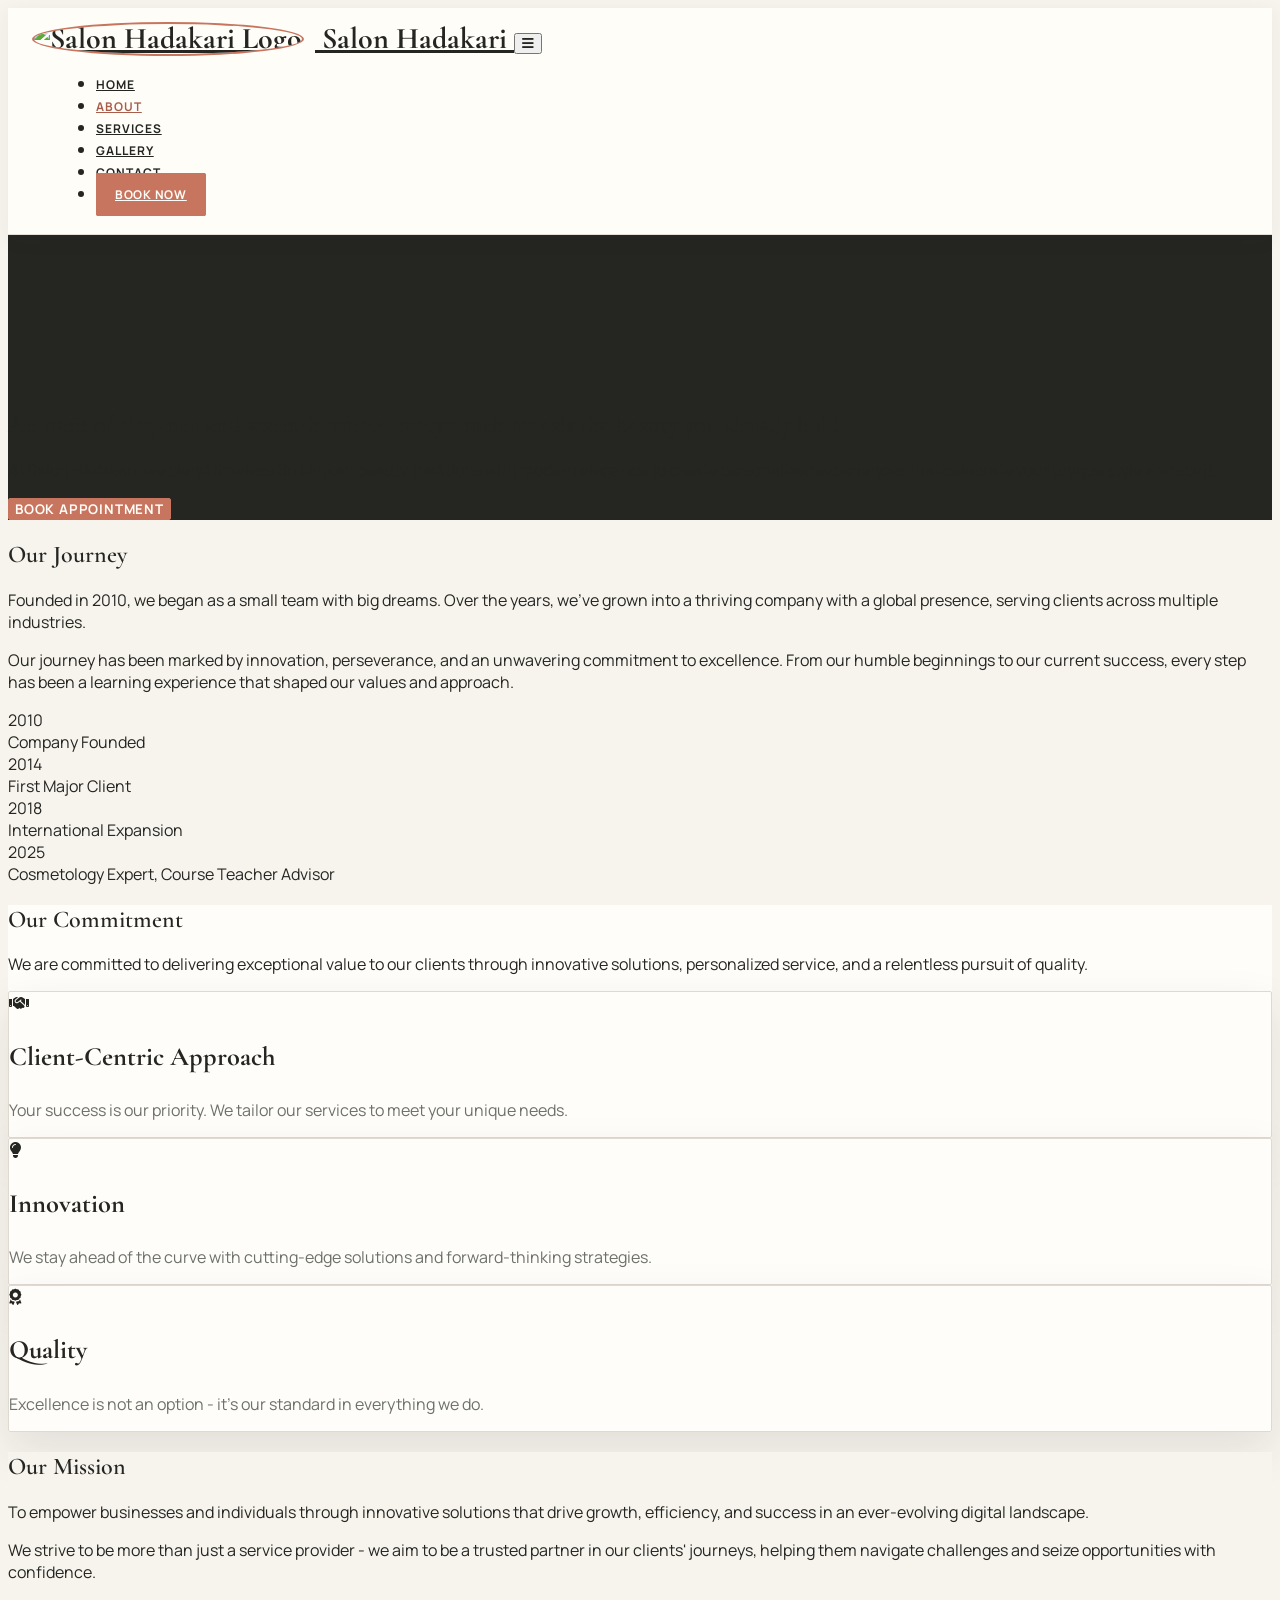
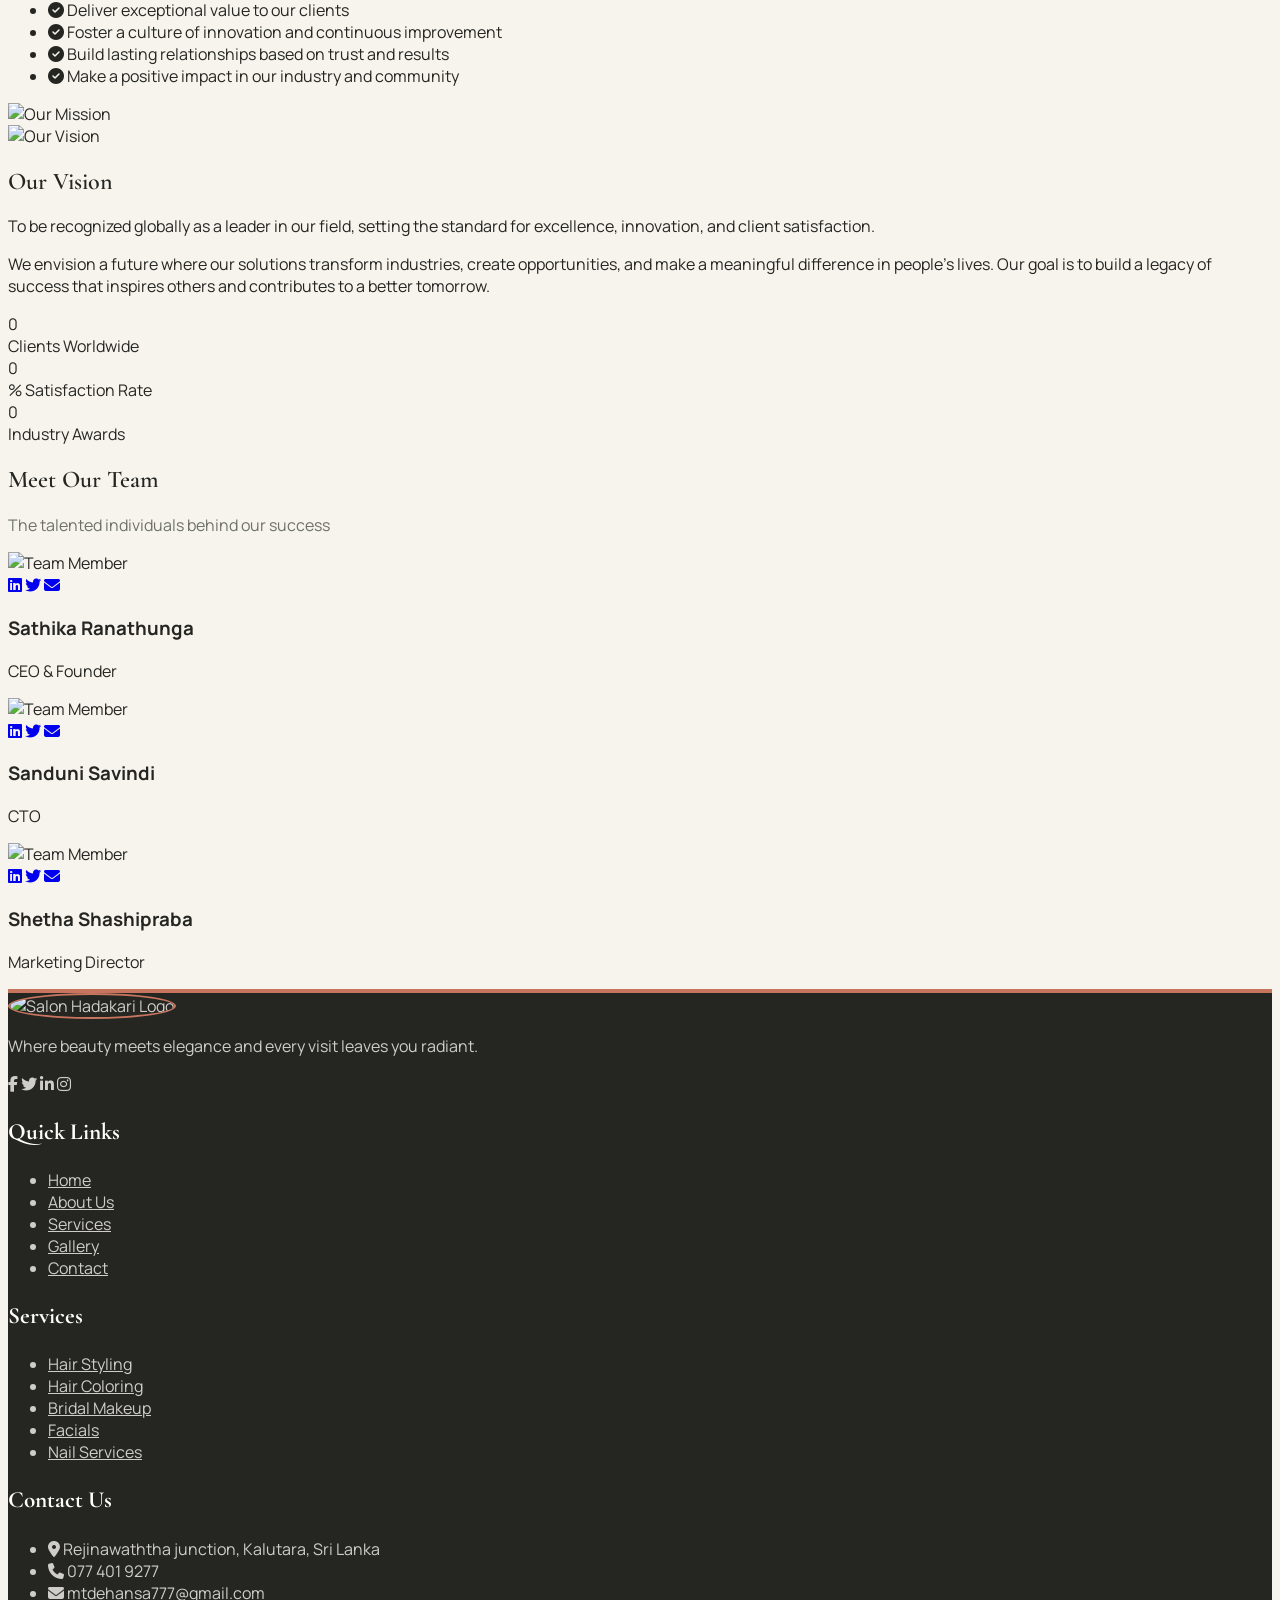
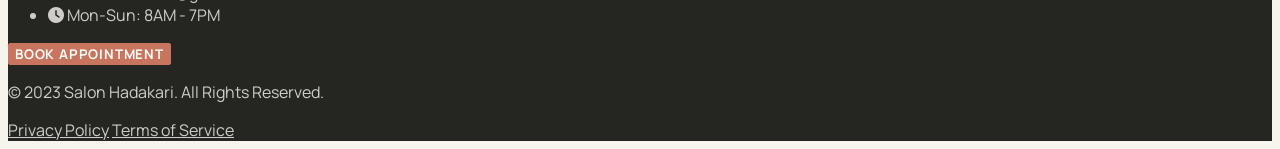
==== About.html @ 7633717a "comit chagen" ====
<!DOCTYPE html>
<html lang="en">

<head>
    <meta charset="UTF-8">
    <meta name="viewport" content="width=device-width, initial-scale=1.0">
    <title>About Us - Salon Hadakari</title>
    <link rel="stylesheet" href="https://cdnjs.cloudflare.com/ajax/libs/font-awesome/6.4.0/css/all.min.css">
    <link rel="preconnect" href="https://fonts.googleapis.com">
    <link rel="preconnect" href="https://fonts.gstatic.com" crossorigin>
    <link href="https://fonts.googleapis.com/css2?family=Poppins:wght@300;400;500;600;700&display=swap" rel="stylesheet">
    <link rel="stylesheet" href="CSS File/About.css">
    <link rel="stylesheet" href="CSS File/site-refresh.css">
</head>

<body>
    <!-- Header with Navigation -->
    <header id="header">
        <div class="container header-container">
            <a href="index.html" class="logo">
                <img src="PNG File/logo1.jpg" alt="Salon Hadakari Logo">
                <span>Salon Hadakari</span>
            </a>
            <button class="mobile-menu-btn" id="mobileMenuBtn" aria-label="Toggle menu">
                <i class="fas fa-bars"></i>
            </button>
            <nav id="mainNav">
                <ul>
                    <li><a href="index.html">Home</a></li>
                    <li><a href="About.html" class="active">About</a></li>
                    <li><a href="services.html">Services</a></li>
                    <li><a href="gallery.html">Gallery</a></li>
                    <li><a href="contact.html">Contact</a></li>
                    <li><a href="booking.html" class="nav-cta">Book Now</a></li>
                </ul>
            </nav>
        </div>
    </header>

    <!-- Rest of your About page content remains the same -->
    <!-- Video Hero Section -->
    <section class="video-hero">
        <video autoplay muted loop id="heroVideo">
            <source src="videos/salon-hero.mp4" type="video/mp4">
            <source src="PNG File/ab.video.mp4" type="video/webm">
            Your browser does not support HTML5 video.
        </video>

        <div class="video-hero-content">
            <div class="container">
                <h1 class="hero-title">An oasis of elegance and warmth, where every touch reveals the beauty you already hold.</h1>
                <p class="hero-subtitle">At Salon Hadakari, we blend timeless Sri Lankan beauty traditions with modern elegance to create personalized experiences that celebrate your unique style and spirit.</p>
                <a href="booking.html"><button class="appointment-btn">Book Appointment</button></a>
            </div>
        </div>
    </section>

    <!-- Our Journey Section -->
    <section class="section journey">
        <div class="container">
            <div class="section-header">
                <h2 class="section-title">Our Journey</h2>
                <div class="underline"></div>
            </div>
            <div class="content">
                <p>Founded in 2010, we began as a small team with big dreams. Over the years, we've grown into a thriving company with a global presence, serving clients across multiple industries.</p>
                <p>Our journey has been marked by innovation, perseverance, and an unwavering commitment to excellence. From our humble beginnings to our current success, every step has been a learning experience that shaped our values and approach.</p>
                <div class="timeline">
                    <div class="timeline-item">
                        <div class="timeline-year">2010</div>
                        <div class="timeline-content">Company Founded</div>
                    </div>
                    <div class="timeline-item">
                        <div class="timeline-year">2014</div>
                        <div class="timeline-content">First Major Client</div>
                    </div>
                    <div class="timeline-item">
                        <div class="timeline-year">2018</div>
                        <div class="timeline-content">International Expansion</div>
                    </div>
                    <div class="timeline-item">
                        <div class="timeline-year">2025</div>
                        <div class="timeline-content">Cosmetology Expert, Course Teacher Advisor</div>
                    </div>
                </div>
            </div>
        </div>
    </section>

    <!-- Our Commitment Section -->
    <section class="section commitment">
        <div class="container">
            <div class="section-header">
                <h2 class="section-title">Our Commitment</h2>
                <div class="underline"></div>
            </div>
            <div class="content">
                <p>We are committed to delivering exceptional value to our clients through innovative solutions, personalized service, and a relentless pursuit of quality.</p>
                <div class="commitment-cards">
                    <div class="card">
                        <div class="card-icon">
                            <i class="fas fa-handshake"></i>
                        </div>
                        <h3>Client-Centric Approach</h3>
                        <p>Your success is our priority. We tailor our services to meet your unique needs.</p>
                    </div>
                    <div class="card">
                        <div class="card-icon">
                            <i class="fas fa-lightbulb"></i>
                        </div>
                        <h3>Innovation</h3>
                        <p>We stay ahead of the curve with cutting-edge solutions and forward-thinking strategies.</p>
                    </div>
                    <div class="card">
                        <div class="card-icon">
                            <i class="fas fa-award"></i>
                        </div>
                        <h3>Quality</h3>
                        <p>Excellence is not an option - it's our standard in everything we do.</p>
                    </div>
                </div>
            </div>
        </div>
    </section>

    <!-- Our Mission Section -->
    <section class="section mission">
        <div class="container">
            <div class="content-wrapper">
                <div class="content">
                    <div class="section-header">
                        <h2 class="section-title">Our Mission</h2>
                        <div class="underline"></div>
                    </div>
                    <p>To empower businesses and individuals through innovative solutions that drive growth, efficiency, and success in an ever-evolving digital landscape.</p>
                    <p>We strive to be more than just a service provider - we aim to be a trusted partner in our clients' journeys, helping them navigate challenges and seize opportunities with confidence.</p>
                    <ul class="mission-list">
                        <li><i class="fas fa-check-circle"></i> Deliver exceptional value to our clients</li>
                        <li><i class="fas fa-check-circle"></i> Foster a culture of innovation and continuous improvement</li>
                        <li><i class="fas fa-check-circle"></i> Build lasting relationships based on trust and results</li>
                        <li><i class="fas fa-check-circle"></i> Make a positive impact in our industry and community</li>
                    </ul>
                </div>
                <div class="image-wrapper">
                    <img src="PNG File/about. missionn.jpg" alt="Our Mission" class="mission-image">
                </div>
            </div>
        </div>
    </section>

    <!-- Our Vision Section -->
    <section class="section vision">
        <div class="container">
            <div class="content-wrapper">
                <div class="image-wrapper">
                    <img src="PNG File/about.vision.png" alt="Our Vision" class="vision-image">
                </div>
                <div class="content">
                    <div class="section-header">
                        <h2 class="section-title">Our Vision</h2>
                        <div class="underline"></div>
                    </div>
                    <p>To be recognized globally as a leader in our field, setting the standard for excellence, innovation, and client satisfaction.</p>
                    <p>We envision a future where our solutions transform industries, create opportunities, and make a meaningful difference in people's lives. Our goal is to build a legacy of success that inspires others and contributes to a better tomorrow.</p>
                    <div class="vision-stats">
                        <div class="stat-item">
                            <div class="stat-number" data-count="150">0</div>
                            <div class="stat-label">Clients Worldwide</div>
                        </div>
                        <div class="stat-item">
                            <div class="stat-number" data-count="95">0</div>
                            <div class="stat-label">% Satisfaction Rate</div>
                        </div>
                        <div class="stat-item">
                            <div class="stat-number" data-count="40">0</div>
                            <div class="stat-label">Industry Awards</div>
                        </div>
                    </div>
                </div>
            </div>
        </div>
    </section>

    <!-- Our Team Section -->
    <section class="section team">
        <div class="container">
            <div class="section-header">
                <h2 class="section-title">Meet Our Team</h2>
                <div class="underline"></div>
                <p class="section-subtitle">The talented individuals behind our success</p>
            </div>
            <div class="team-members">
                <div class="member">
                    <div class="member-image">
                        <img src="PNG File/Sathika.jpg" alt="Team Member">
                        <div class="social-links">
                            <a href="#"><i class="fab fa-linkedin"></i></a>
                            <a href="#"><i class="fab fa-twitter"></i></a>
                            <a href="#"><i class="fas fa-envelope"></i></a>
                        </div>
                    </div>
                    <h3>Sathika Ranathunga</h3>
                    <p>CEO & Founder</p>
                </div>
                <div class="member">
                    <div class="member-image">
                        <img src="PNG File/sanduni.jpg" alt="Team Member">
                        <div class="social-links">
                            <a href="#"><i class="fab fa-linkedin"></i></a>
                            <a href="#"><i class="fab fa-twitter"></i></a>
                            <a href="#"><i class="fas fa-envelope"></i></a>
                        </div>
                    </div>
                    <h3>Sanduni Savindi</h3>
                    <p>CTO</p>
                </div>
                <div class="member">
                    <div class="member-image">
                        <img src="https://images.pexels.com/photos/3972220/pexels-photo-3972220.jpeg?_gl=1*1adlk5c*_ga*MzcxNjAxNDYyLjE3MzI5ODYyNTg.*_ga_8JE65Q40S6*czE3NTMxNjg3NzIkbzY4JGcxJHQxNzUzMTY5MTk3JGo2MCRsMCRoMA.." alt="Team Member">
                        <div class="social-links">
                            <a href="#"><i class="fab fa-linkedin"></i></a>
                            <a href="#"><i class="fab fa-twitter"></i></a>
                            <a href="#"><i class="fas fa-envelope"></i></a>
                        </div>
                    </div>
                    <h3>Shetha Shashipraba</h3>
                    <p>Marketing Director</p>
                </div>
            </div>
        </div>
    </section>

    <!-- Footer Section -->
    <footer class="footer">
        <div class="container">
            <div class="footer-content">
                <div class="footer-column">
                    <img src="PNG File/logo1.jpg" alt="Salon Hadakari Logo" class="footer-logo">
                    <p>Where beauty meets elegance and every visit leaves you radiant.</p>
                    <div class="social-icons">
                        <a href="https://web.facebook.com/profile.php?id=100072260167722"><i class="fab fa-facebook-f"></i></a>
                        <a href="#"><i class="fab fa-twitter"></i></a>
                        <a href="#"><i class="fab fa-linkedin-in"></i></a>
                        <a href="#"><i class="fab fa-instagram"></i></a>
                    </div>
                </div>
                <div class="footer-column">
                    <h3>Quick Links</h3>
                    <ul>
                        <li><a href="index.html">Home</a></li>
                        <li><a href="About.html" class="active">About Us</a></li>
                        <li><a href="services.html">Services</a></li>
                        <li><a href="gallery.html">Gallery</a></li>
                        <li><a href="contact.html">Contact</a></li>
                    </ul>
                </div>
                <div class="footer-column">
                    <h3>Services</h3>
                    <ul>
                        <li><a href="services.html#hair">Hair Styling</a></li>
                        <li><a href="services.html#color">Hair Coloring</a></li>
                        <li><a href="services.html#bridal">Bridal Makeup</a></li>
                        <li><a href="services.html#facials">Facials</a></li>
                        <li><a href="services.html#nails">Nail Services</a></li>
                    </ul>
                </div>
                <div class="footer-column">
                    <h3>Contact Us</h3>
                    <ul class="contact-info">
                        <li><i class="fas fa-map-marker-alt"></i> Rejinawaththa junction, Kalutara, Sri Lanka</li>
                        <li><i class="fas fa-phone"></i> 077 401 9277</li>
                        <li><i class="fas fa-envelope"></i> mtdehansa777@gmail.com</li>
                        <li><i class="fas fa-clock"></i> Mon-Sun: 8AM - 7PM</li>
                    </ul>
                    <a href="booking.html"><button class="footer-book-btn">Book Appointment</button></a>
                </div>
            </div>
            <div class="footer-bottom">
                <p>&copy; 2023 Salon Hadakari. All Rights Reserved.</p>
                <div class="footer-links">
                    <a href="privacy.html">Privacy Policy</a>
                    <a href="teamof.html">Terms of Service</a>
                </div>
            </div>
        </div>
    </footer>

    <script src="Javascript File/About.js"></script>
</body>

</html>
---- CSS File/site-refresh.css ----
@import url('https://fonts.googleapis.com/css2?family=Cormorant+Garamond:wght@500;600;700&family=Manrope:wght@400;500;600;700&display=swap');

:root {
    --refresh-ink: #252622;
    --refresh-muted: #6d716a;
    --refresh-paper: #f7f4ee;
    --refresh-white: #fffdf9;
    --refresh-clay: #c8755f;
    --refresh-clay-dark: #a95d4b;
    --refresh-sage: #718174;
    --refresh-line: #dfd9cf;
    --refresh-shadow: 0 18px 45px rgba(46, 39, 31, 0.1);
}

html {
    scroll-behavior: smooth;
}

body {
    background: var(--refresh-paper) !important;
    color: var(--refresh-ink) !important;
    font-family: 'Manrope', sans-serif !important;
}

body, button, input, select, textarea {
    letter-spacing: 0;
}

::selection {
    background: var(--refresh-clay);
    color: var(--refresh-white);
}

:focus-visible {
    outline: 3px solid rgba(200, 117, 95, 0.55);
    outline-offset: 4px;
}

header#header {
    background: rgba(255, 253, 249, 0.94) !important;
    border-bottom: 1px solid rgba(223, 217, 207, 0.8);
    box-shadow: 0 4px 20px rgba(46, 39, 31, 0.06) !important;
    backdrop-filter: blur(14px);
}

.header-container {
    min-height: 78px;
    padding: 14px 24px !important;
}

.logo {
    color: var(--refresh-ink) !important;
    font-family: 'Cormorant Garamond', serif !important;
    font-size: 30px !important;
    font-weight: 700 !important;
    line-height: 1;
}

.logo img {
    width: 42px;
    height: 42px !important;
    object-fit: cover;
    border-radius: 50%;
    margin-right: 11px;
    border: 2px solid var(--refresh-clay);
}

.logo span {
    color: var(--refresh-ink) !important;
}

nav ul li {
    margin-left: 24px !important;
}

nav ul li a {
    color: var(--refresh-ink) !important;
    font-size: 12px;
    font-weight: 700 !important;
    letter-spacing: 0.08em;
    text-transform: uppercase;
}

nav ul li a::after {
    background: var(--refresh-clay) !important;
    height: 2px !important;
}

nav ul li a.active {
    color: var(--refresh-clay-dark) !important;
}

.nav-cta,
.btn,
.primary-btn,
.appointment-btn,
.footer-book-btn,
.section-button,
.card-btn {
    background: var(--refresh-clay) !important;
    border: 1px solid var(--refresh-clay) !important;
    border-radius: 2px !important;
    box-shadow: none !important;
    color: var(--refresh-white) !important;
    font-family: 'Manrope', sans-serif !important;
    font-weight: 700 !important;
    letter-spacing: 0.06em;
    text-transform: uppercase;
    transition: background 180ms ease, transform 180ms ease, border-color 180ms ease !important;
}

.nav-cta {
    padding: 12px 18px !important;
}

.nav-cta:hover,
.btn:hover,
.primary-btn:hover,
.appointment-btn:hover,
.footer-book-btn:hover,
.section-button:hover,
.card-btn:hover {
    background: var(--refresh-clay-dark) !important;
    border-color: var(--refresh-clay-dark) !important;
    transform: translateY(-2px);
}

.secondary-btn {
    border-radius: 2px !important;
    font-family: 'Manrope', sans-serif !important;
    letter-spacing: 0.06em;
    text-transform: uppercase;
}

.mobile-menu-btn {
    color: var(--refresh-ink) !important;
}

.hero,
.gallery-hero,
.video-hero,
.privacy-hero,
.team-hero {
    background-color: var(--refresh-ink) !important;
}

.hero h1,
.gallery-hero h1,
.video-hero h1,
.privacy-hero h1,
.team-hero h1,
.hero-title {
    font-family: 'Cormorant Garamond', serif !important;
    font-weight: 600 !important;
    letter-spacing: 0 !important;
}

.hero h3,
.hero p,
.gallery-hero p,
.video-hero p,
.privacy-hero p,
.team-hero p {
    font-family: 'Manrope', sans-serif !important;
}

.section-title,
.section-header h1,
.section-header h2,
.about-text h1,
.services-section h2,
.contact-sections h2,
.gallery-section h2,
.booking-container h1 {
    color: var(--refresh-ink) !important;
    font-family: 'Cormorant Garamond', serif !important;
    font-weight: 600 !important;
    letter-spacing: 0 !important;
}

.section-title::after,
.underline {
    background: var(--refresh-clay) !important;
}

.image-text-section,
.cards-section,
.about-section,
.services-section,
.contact-sections,
.gallery-section,
.booking-container,
.section,
.commitment {
    background: var(--refresh-paper) !important;
}

.image-text-section:nth-of-type(even),
.services-section:nth-of-type(even),
.commitment {
    background: var(--refresh-white) !important;
}

.card,
.contact-card,
.staff-card,
.booking-form,
.form-container,
.testimonial-content,
.gallery-item {
    background: var(--refresh-white) !important;
    border: 1px solid var(--refresh-line) !important;
    box-shadow: var(--refresh-shadow) !important;
    border-radius: 2px !important;
}

.card:hover,
.contact-card:hover,
.staff-card:hover,
.gallery-item:hover {
    transform: translateY(-6px);
}

.card h3,
.contact-card h3,
.staff-card h4,
.gallery-item h3 {
    color: var(--refresh-ink) !important;
    font-family: 'Cormorant Garamond', serif !important;
    font-size: 1.65rem;
}

.card p,
.contact-card p,
.section-text,
.about-text p,
.service-text p,
.section-header p,
.section-subtitle {
    color: var(--refresh-muted) !important;
}

input,
select,
textarea {
    border: 1px solid var(--refresh-line) !important;
    border-radius: 2px !important;
    background: var(--refresh-white) !important;
    color: var(--refresh-ink) !important;
    font-family: 'Manrope', sans-serif !important;
}

input:focus,
select:focus,
textarea:focus {
    border-color: var(--refresh-clay) !important;
    box-shadow: 0 0 0 3px rgba(200, 117, 95, 0.14) !important;
}

.filter-btn {
    border: 1px solid var(--refresh-line) !important;
    border-radius: 2px !important;
    color: var(--refresh-ink) !important;
    background: var(--refresh-white) !important;
    font-family: 'Manrope', sans-serif !important;
    font-weight: 700 !important;
}

.filter-btn.active,
.filter-btn:hover {
    background: var(--refresh-clay) !important;
    border-color: var(--refresh-clay) !important;
    color: var(--refresh-white) !important;
}

.hadakari-footer,
footer {
    background: var(--refresh-ink) !important;
    color: rgba(255, 253, 249, 0.78) !important;
    border-top: 4px solid var(--refresh-clay);
}

footer h3,
.footer-brand p,
footer a,
footer li,
footer p {
    color: rgba(255, 253, 249, 0.78) !important;
}

footer h3 {
    font-family: 'Cormorant Garamond', serif !important;
    color: var(--refresh-white) !important;
    font-size: 1.45rem;
}

footer a:hover {
    color: #f2b29d !important;
    opacity: 1;
}

.footer-logo {
    border-radius: 50%;
    border: 2px solid var(--refresh-clay);
}

@media (max-width: 850px) {
    .header-container {
        padding: 13px 18px !important;
    }

    .mobile-menu-btn {
        display: block !important;
    }

    nav#mainNav {
        background: var(--refresh-white) !important;
        border-top: 1px solid var(--refresh-line);
        box-shadow: var(--refresh-shadow);
    }

    nav#mainNav ul {
        padding: 18px !important;
    }

    nav ul li {
        margin: 0 !important;
        border-bottom: 1px solid var(--refresh-line);
    }

    nav ul li a {
        display: block;
        padding: 14px 4px !important;
    }

    .nav-cta {
        display: inline-block !important;
        margin: 10px 0 !important;
    }

    .hero h1 {
        font-size: 3rem !important;
    }

    .hero h3 {
        font-size: 1.3rem !important;
    }
}

@media (max-width: 520px) {
    .logo {
        font-size: 26px !important;
    }

    .logo img {
        width: 36px;
        height: 36px !important;
    }

    .hero h1,
    .gallery-hero h1,
    .video-hero h1,
    .privacy-hero h1,
    .team-hero h1 {
        font-size: 2.55rem !important;
    }

    .btn-group,
    .hero-buttons {
        flex-direction: column;
        gap: 12px !important;
    }
}

@media (prefers-reduced-motion: reduce) {
    *,
    *::before,
    *::after {
        animation-duration: 0.01ms !important;
        animation-iteration-count: 1 !important;
        scroll-behavior: auto !important;
        transition-duration: 0.01ms !important;
    }
}
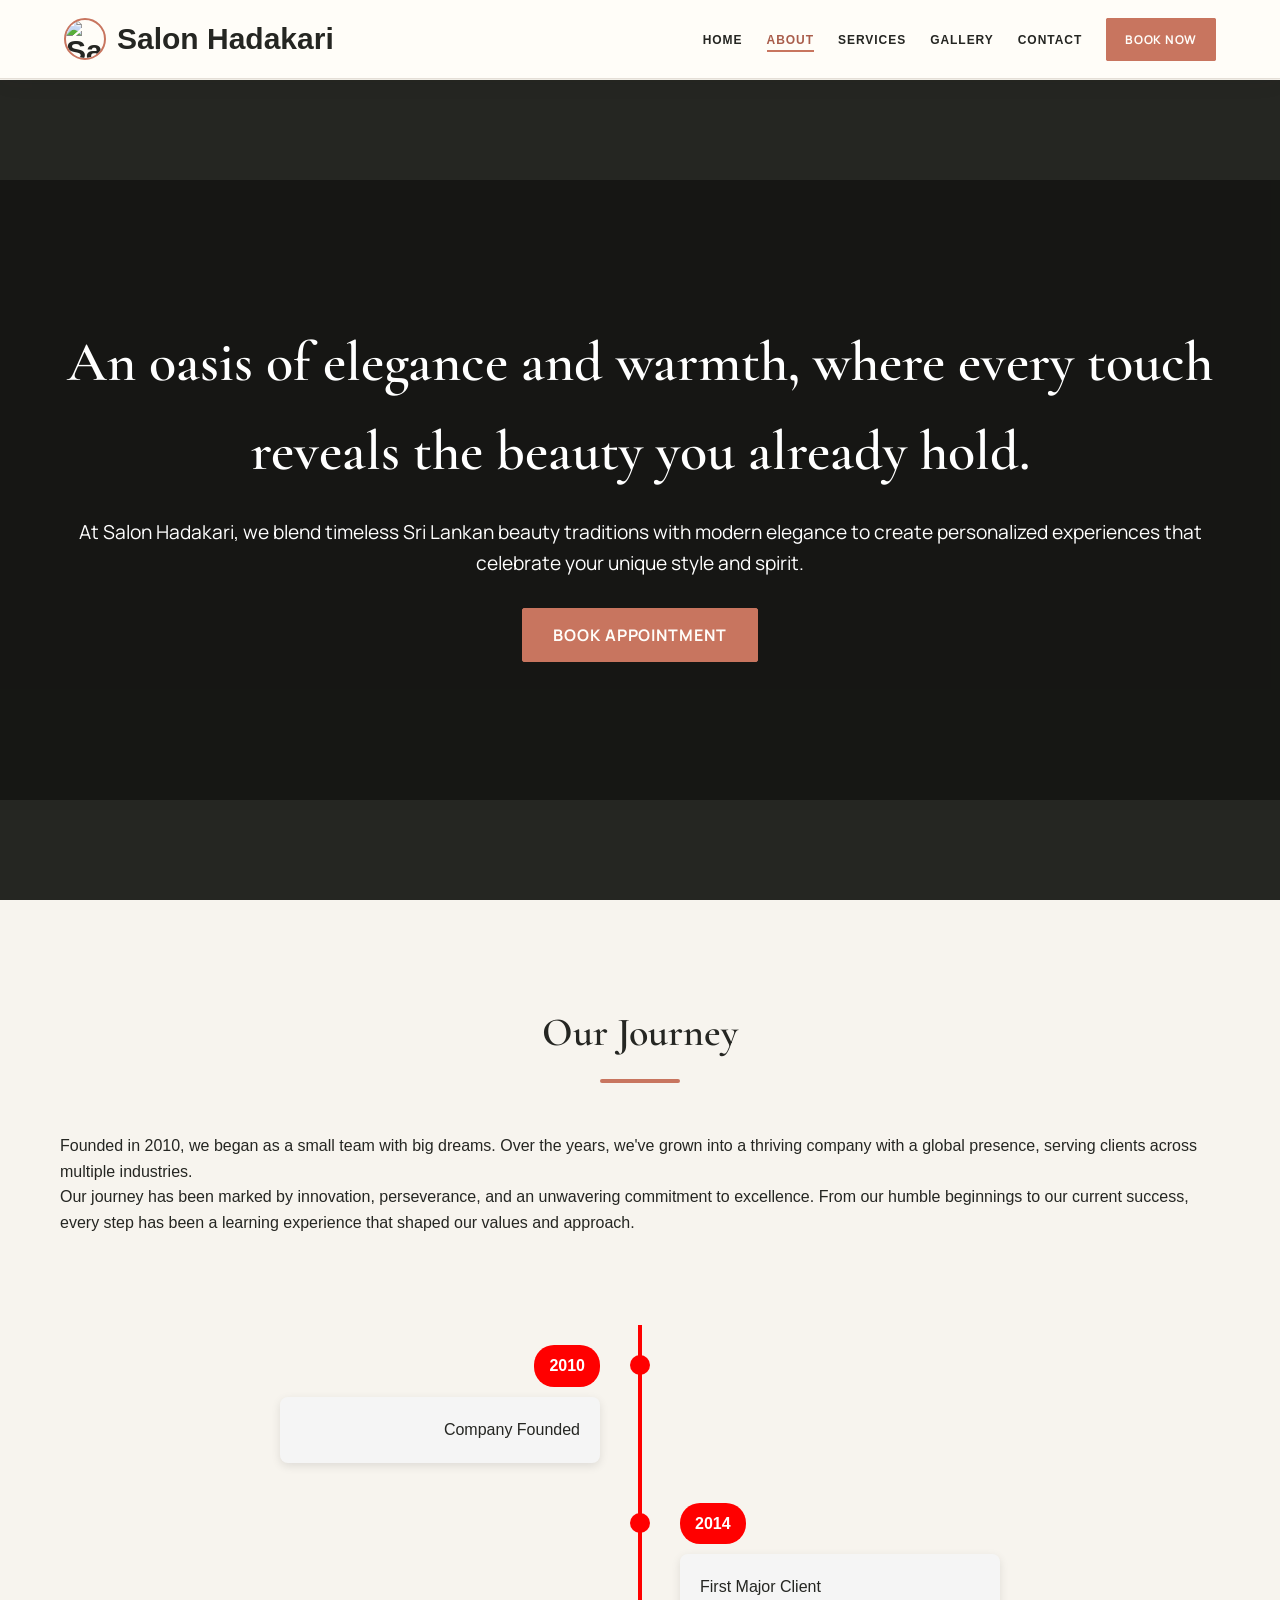
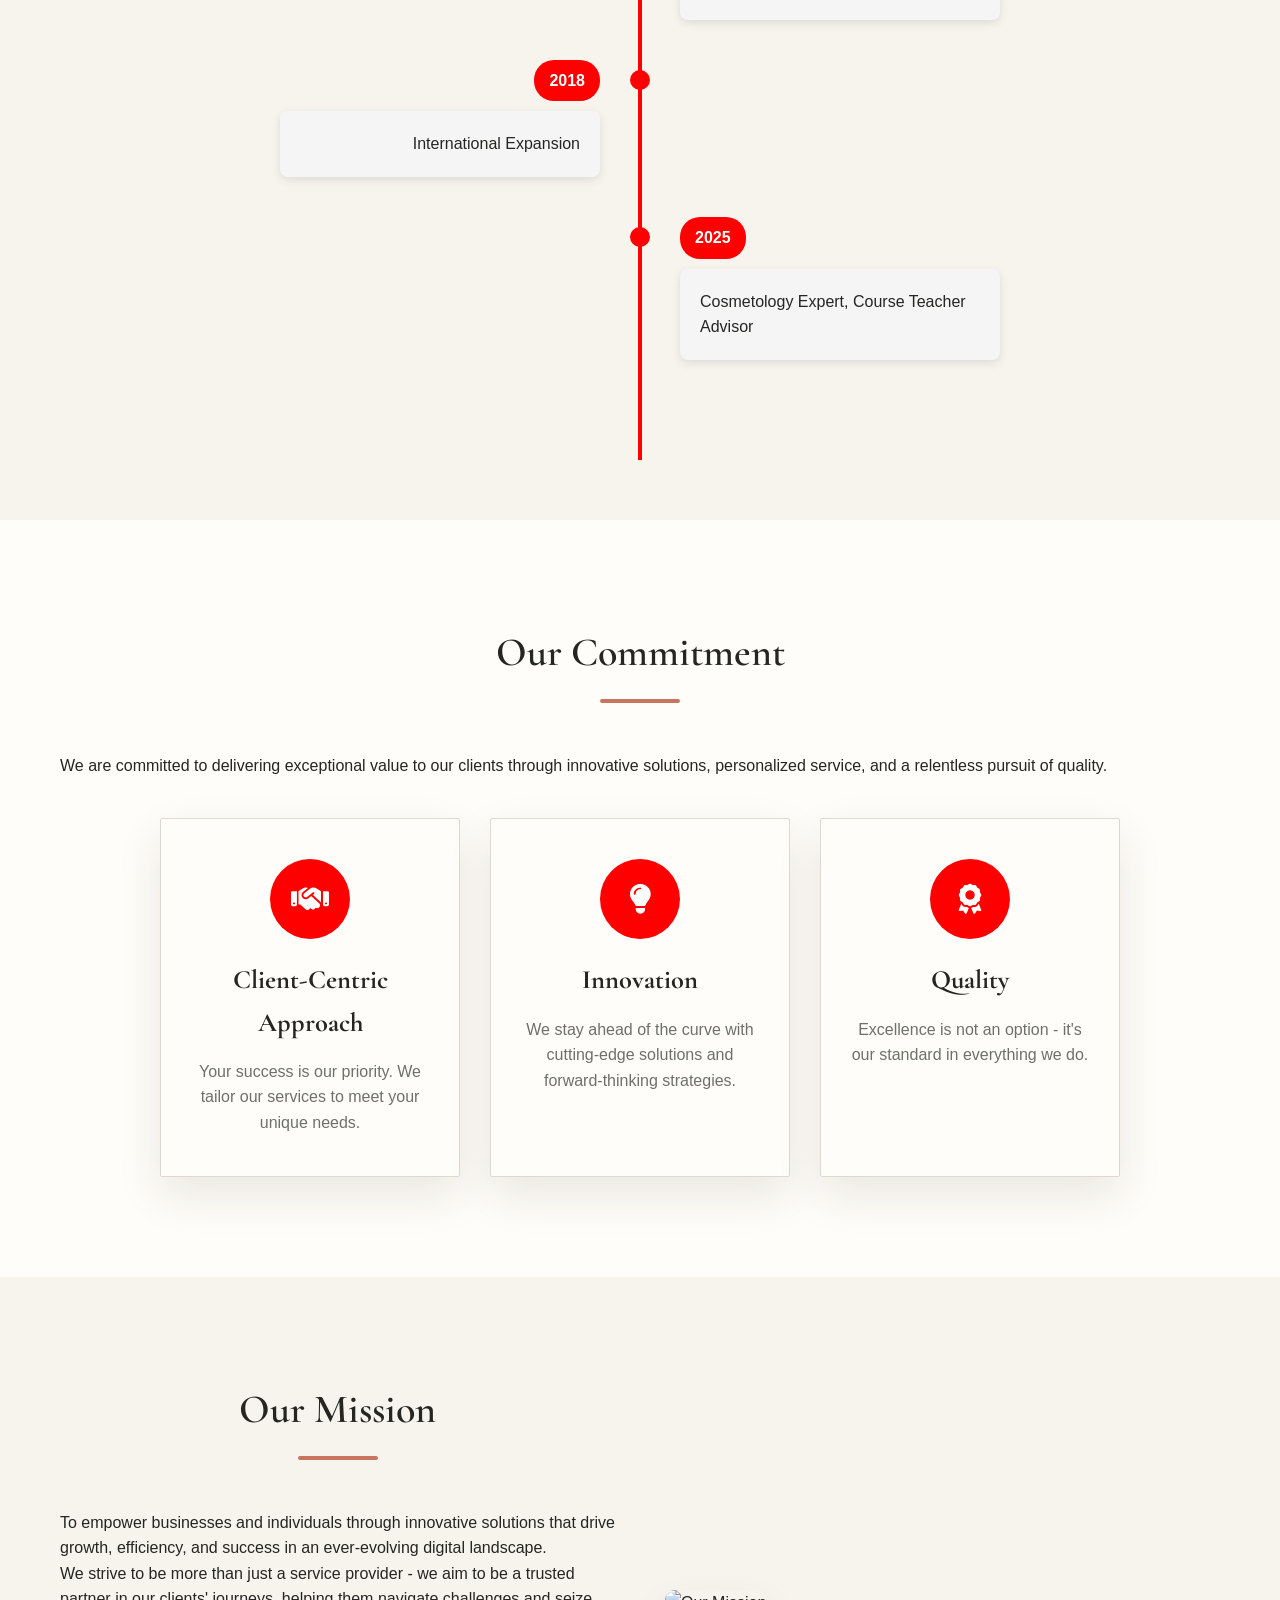
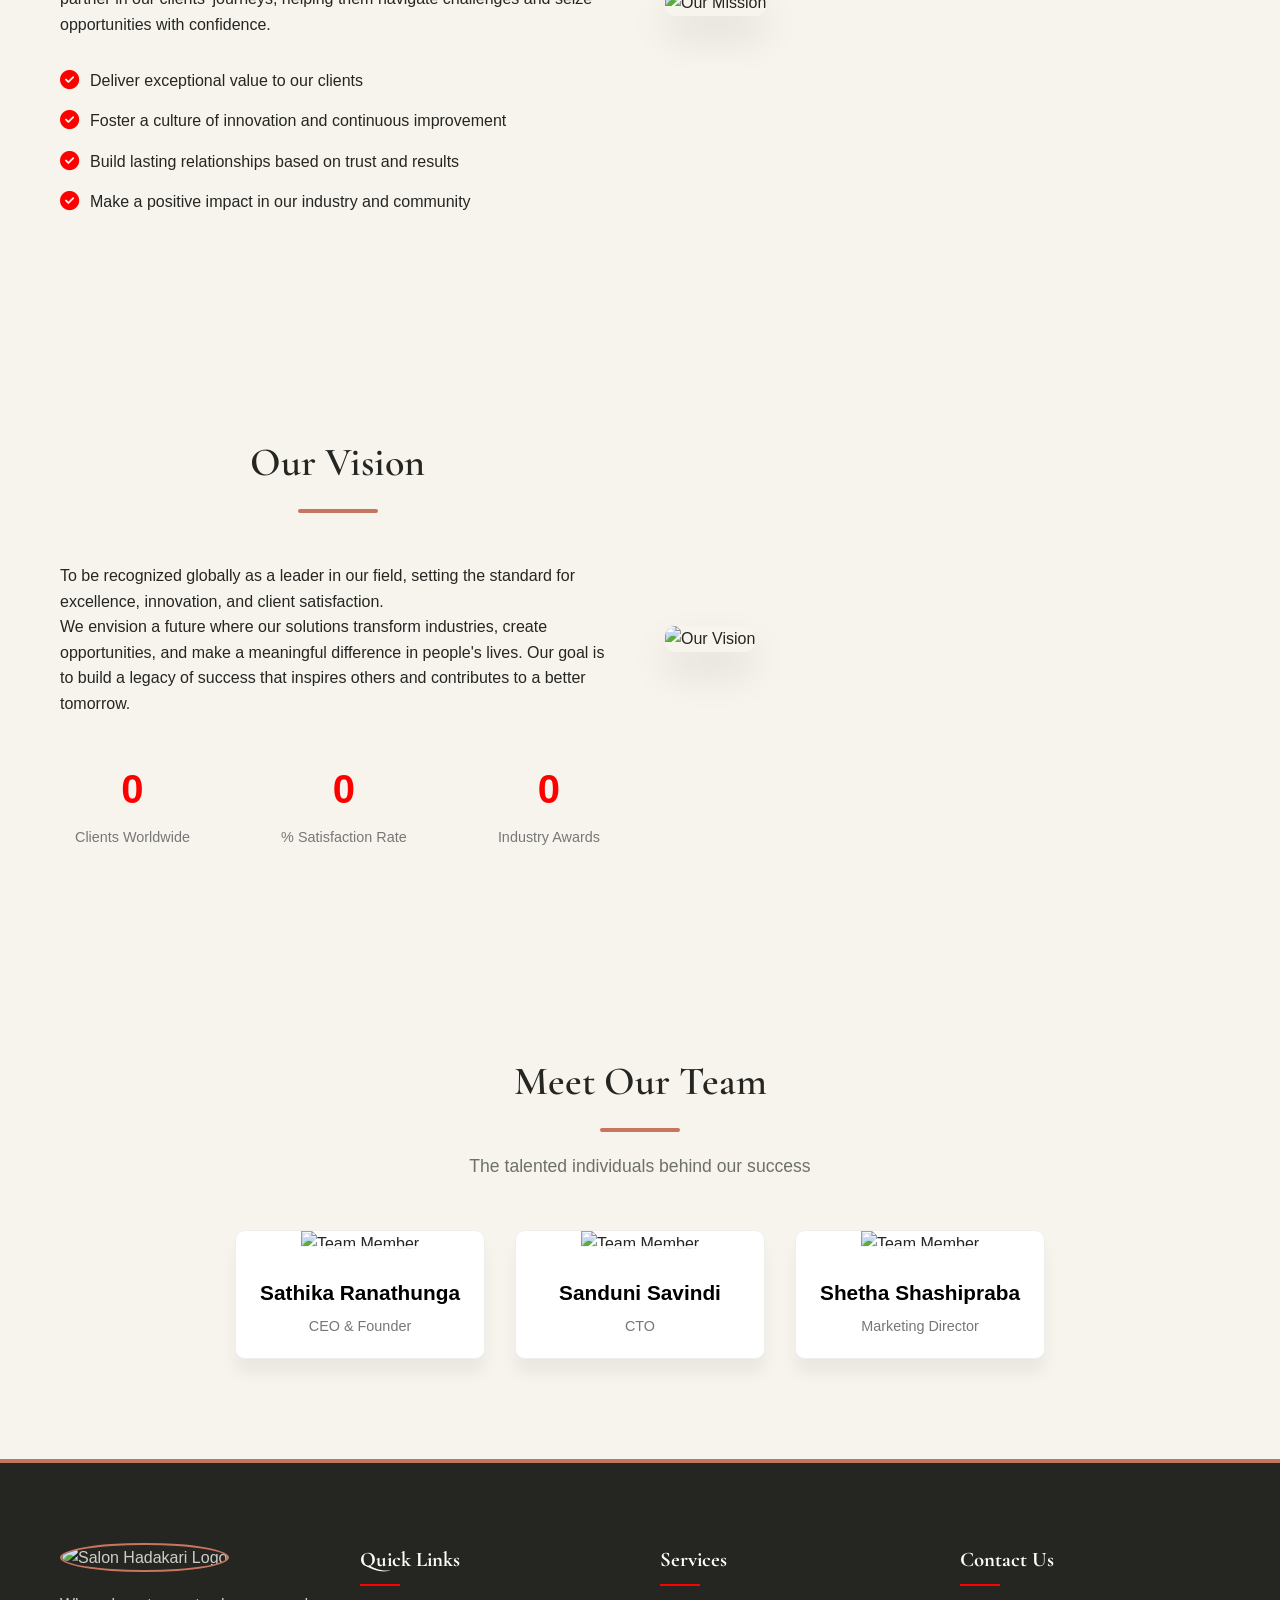
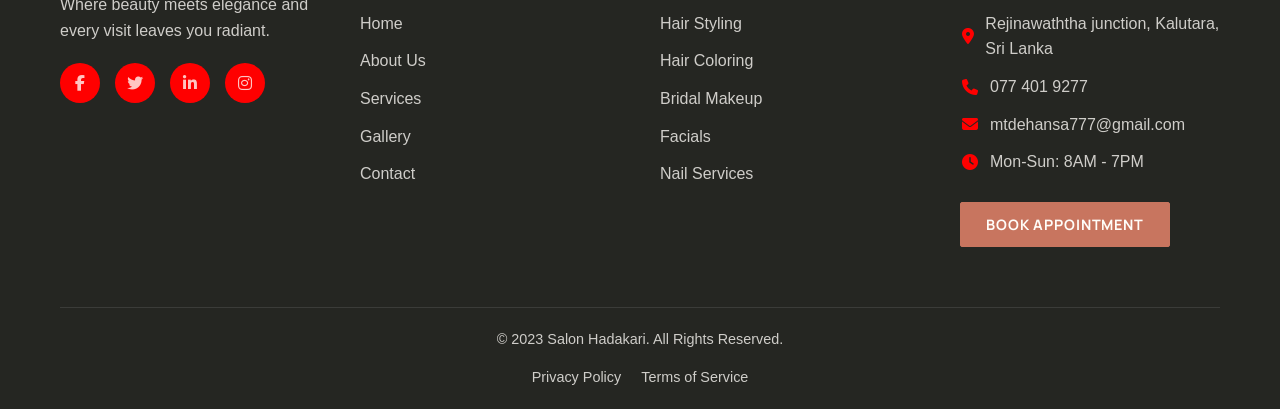
==== commit 58e98836: "File name chane" ====
--- a/About.html
+++ b/About.html
@@ -18,7 +18,7 @@
     <header id="header">
         <div class="container header-container">
             <a href="index.html" class="logo">
-                <img src="PNG File/logo1.jpg" alt="Salon Hadakari Logo">
+                <img src="images/logo1.jpg" alt="Salon Hadakari Logo">
                 <span>Salon Hadakari</span>
             </a>
             <button class="mobile-menu-btn" id="mobileMenuBtn" aria-label="Toggle menu">
@@ -42,7 +42,7 @@
     <section class="video-hero">
         <video autoplay muted loop id="heroVideo">
             <source src="videos/salon-hero.mp4" type="video/mp4">
-            <source src="PNG File/ab.video.mp4" type="video/webm">
+            <source src="images/ab.video.mp4" type="video/webm">
             Your browser does not support HTML5 video.
         </video>
 
@@ -142,7 +142,7 @@
                     </ul>
                 </div>
                 <div class="image-wrapper">
-                    <img src="PNG File/about. missionn.jpg" alt="Our Mission" class="mission-image">
+                    <img src="images/about. missionn.jpg" alt="Our Mission" class="mission-image">
                 </div>
             </div>
         </div>
@@ -153,7 +153,7 @@
         <div class="container">
             <div class="content-wrapper">
                 <div class="image-wrapper">
-                    <img src="PNG File/about.vision.png" alt="Our Vision" class="vision-image">
+                    <img src="images/about.vision.png" alt="Our Vision" class="vision-image">
                 </div>
                 <div class="content">
                     <div class="section-header">
@@ -192,7 +192,7 @@
             <div class="team-members">
                 <div class="member">
                     <div class="member-image">
-                        <img src="PNG File/Sathika.jpg" alt="Team Member">
+                        <img src="images/Sathika.jpg" alt="Team Member">
                         <div class="social-links">
                             <a href="#"><i class="fab fa-linkedin"></i></a>
                             <a href="#"><i class="fab fa-twitter"></i></a>
@@ -204,7 +204,7 @@
                 </div>
                 <div class="member">
                     <div class="member-image">
-                        <img src="PNG File/sanduni.jpg" alt="Team Member">
+                        <img src="images/sanduni.jpg" alt="Team Member">
                         <div class="social-links">
                             <a href="#"><i class="fab fa-linkedin"></i></a>
                             <a href="#"><i class="fab fa-twitter"></i></a>
@@ -235,7 +235,7 @@
         <div class="container">
             <div class="footer-content">
                 <div class="footer-column">
-                    <img src="PNG File/logo1.jpg" alt="Salon Hadakari Logo" class="footer-logo">
+                    <img src="images/logo1.jpg" alt="Salon Hadakari Logo" class="footer-logo">
                     <p>Where beauty meets elegance and every visit leaves you radiant.</p>
                     <div class="social-icons">
                         <a href="https://web.facebook.com/profile.php?id=100072260167722"><i class="fab fa-facebook-f"></i></a>
--- a/CSS File/About.css
+++ b/CSS File/About.css
@@ -0,0 +1,900 @@
+/* Global Styles */
+:root {
+    --primary-color: #ff0000;
+    --secondary-color: #000000;
+    --accent-color: #ff0000;
+    --light-color: #ffffff;
+    --dark-color: #000000;
+    --text-color: #333333;
+    --text-light: #777777;
+    --transition: all 0.3s ease;
+}
+
+* {
+    margin: 0;
+    padding: 0;
+    box-sizing: border-box;
+    font-family: 'Segoe UI', Tahoma, Geneva, Verdana, sans-serif;
+}
+
+html {
+    scroll-behavior: smooth;
+}
+
+body {
+    color: var(--text-color);
+    line-height: 1.6;
+    overflow-x: hidden;
+    background-color: var(--light-color);
+    padding-top: 80px; /* Add padding to account for fixed header */
+}
+
+.container {
+    width: 100%;
+    max-width: 1200px;
+    margin: 0 auto;
+    padding: 0 20px;
+}
+
+section {
+    padding: 100px 0;
+}
+
+.section-header {
+    text-align: center;
+    margin-bottom: 50px;
+}
+
+.section-title {
+    font-size: 2.5rem;
+    font-weight: 700;
+    color: var(--secondary-color);
+    margin-bottom: 15px;
+    position: relative;
+    display: inline-block;
+}
+
+.underline {
+    height: 4px;
+    width: 80px;
+    background: var(--primary-color);
+    margin: 0 auto 20px;
+    border-radius: 2px;
+}
+
+.section-subtitle {
+    font-size: 1.1rem;
+    color: var(--text-light);
+}
+
+
+/* Header Styles */
+header {
+    background-color: var(--light-color);
+    box-shadow: 0 2px 10px rgba(0, 0, 0, 0.1);
+    position: fixed;
+    top: 0;
+    left: 0;
+    width: 100%;
+    z-index: 1000;
+    transition: all 0.3s ease;
+}
+
+header.scrolled {
+    box-shadow: 0 5px 20px rgba(0, 0, 0, 0.15);
+    background-color: rgba(255, 255, 255, 0.98);
+}
+
+.header-container {
+    display: flex;
+    justify-content: space-between;
+    align-items: center;
+    padding: 15px 0; /* Reduced from 20px to 15px */
+}
+
+.logo {
+    font-size: 28px;
+    font-weight: 700;
+    color: var(--secondary-color);
+    display: flex;
+    align-items: center;
+    text-decoration: none;
+}
+
+.logo img {
+    height: 40px;
+    margin-right: 10px;
+}
+
+.logo span {
+    color: var(--primary-color);
+}
+
+nav ul {
+    display: flex;
+    list-style: none;
+    margin: 0;
+    padding: 0;
+}
+
+nav ul li {
+    margin-left: 30px;
+}
+
+nav ul li a { 
+    color: var(--dark-color);
+    font-weight: 600;
+    position: relative;
+    text-decoration: none;
+    font-size: 1rem;
+    transition: var(--transition);
+}
+
+nav ul li a.active {
+    color: var(--primary-color);
+}
+
+nav ul li a::after {
+    content: '';
+    position: absolute;
+    bottom: -5px;
+    left: 0;
+    width: 0;
+    height: 2px;
+    background: var(--primary-color);
+    transition: width 0.3s ease;
+}
+
+nav ul li a:hover::after,
+nav ul li a.active::after {
+    width: 100%;
+}
+
+.nav-cta {
+    background: var(--primary-color);
+    color: white !important;
+    padding: 8px 20px !important; /* Adjusted padding */
+    border-radius: 50px;
+    transition: all 0.3s ease;
+}
+
+.nav-cta:hover {
+    background: #cc0000;
+    transform: translateY(-2px);
+}
+
+.nav-cta::after {
+    display: none !important; /* Remove underline effect for CTA button */
+}
+
+.mobile-menu-btn {
+    display: none;
+    background: none;
+    border: none;
+    font-size: 24px;
+    color: var(--dark-color);
+    cursor: pointer;
+    z-index: 1001;
+}
+
+/* Video Hero Section */
+.video-hero {
+    position: relative;
+    width: 100%;
+    height: calc(100vh - 80px); /* Subtract header height */
+    overflow: hidden;
+    margin: 0; /* Remove margin */
+}
+
+.video-hero video {
+    position: absolute;
+    top: 50%;
+    left: 50%;
+    transform: translate(-50%, -50%);
+    min-width: 100%;
+    min-height: 100%;
+    width: auto;
+    height: auto;
+    z-index: -1;
+    object-fit: cover;
+}
+
+.video-hero-content {
+    position: relative;
+    z-index: 1;
+    height: 100%;
+    display: flex;
+    flex-direction: column;
+    justify-content: center;
+    align-items: center;
+    text-align: center;
+    color: white;
+    background-color: rgba(0, 0, 0, 0.4);
+    padding: 0 20px;
+}
+
+.hero-title {
+    font-size: 3.5rem;
+    font-weight: 700;
+    margin-bottom: 20px;
+    animation: fadeInUp 1s ease;
+}
+
+.hero-subtitle {
+    font-size: 1.2rem;
+    margin-bottom: 30px;
+    animation: fadeInUp 1s ease 0.3s forwards;
+    opacity: 0;
+}
+
+.appointment-btn {
+    background: var(--primary-color);
+    color: white;
+    border: none;
+    padding: 15px 30px;
+    border-radius: 30px;
+    font-weight: 600;
+    cursor: pointer;
+    transition: all 0.3s ease;
+    box-shadow: 0 4px 15px rgba(255, 0, 0, 0.3);
+    font-size: 1rem;
+}
+
+.appointment-btn:hover {
+    background: #cc0000;
+    transform: translateY(-3px);
+    box-shadow: 0 6px 20px rgba(255, 0, 0, 0.4);
+}
+
+/* Fallback for mobile devices */
+@media (max-width: 768px) {
+    .video-hero {
+        background: url('images/hero-fallback.jpg') center/cover no-repeat;
+    }
+
+    .video-hero video {
+        display: none;
+    }
+}
+
+/* Our Journey Section */
+.journey {
+    background: var(--light-color);
+}
+
+.timeline {
+    position: relative;
+    max-width: 800px;
+    margin: 50px auto 0;
+    padding: 40px 0;
+}
+
+.timeline:before {
+    content: '';
+    position: absolute;
+    width: 4px;
+    height: 100%;
+    background: var(--primary-color);
+    left: 50%;
+    transform: translateX(-50%);
+}
+
+.timeline-item {
+    padding: 20px 40px;
+    position: relative;
+    width: 50%;
+    opacity: 0;
+    animation: fadeIn 1s ease forwards;
+}
+
+.timeline-item:nth-child(1) { animation-delay: 0.2s; }
+.timeline-item:nth-child(2) { animation-delay: 0.4s; }
+.timeline-item:nth-child(3) { animation-delay: 0.6s; }
+.timeline-item:nth-child(4) { animation-delay: 0.8s; }
+
+.timeline-item:nth-child(odd) {
+    left: 0;
+    text-align: right;
+}
+
+.timeline-item:nth-child(even) {
+    left: 50%;
+    text-align: left;
+}
+
+.timeline-year {
+    background: var(--primary-color);
+    color: var(--light-color);
+    padding: 8px 15px;
+    border-radius: 20px;
+    font-weight: 600;
+    display: inline-block;
+    margin-bottom: 10px;
+}
+
+.timeline-content {
+    background: #f5f5f5;
+    padding: 20px;
+    border-radius: 8px;
+    box-shadow: 0 3px 10px rgba(0, 0, 0, 0.1);
+}
+
+.timeline-item:after {
+    content: '';
+    position: absolute;
+    width: 20px;
+    height: 20px;
+    background: var(--primary-color);
+    border-radius: 50%;
+    top: 30px;
+}
+
+.timeline-item:nth-child(odd):after {
+    right: -10px;
+}
+
+.timeline-item:nth-child(even):after {
+    left: -10px;
+}
+
+/* Our Commitment Section */
+.commitment {
+    background: #f9f9f9;
+}
+
+.commitment-cards {
+    display: flex;
+    justify-content: center;
+    flex-wrap: wrap;
+    gap: 30px;
+    margin-top: 40px;
+}
+
+.card {
+    background: var(--light-color);
+    padding: 40px 30px;
+    border-radius: 10px;
+    text-align: center;
+    width: 300px;
+    transition: var(--transition);
+    box-shadow: 0 5px 15px rgba(0, 0, 0, 0.05);
+    opacity: 0;
+    transform: translateY(30px);
+    animation: fadeInUp 0.8s ease forwards;
+    border: 1px solid #eee;
+}
+
+.card:nth-child(1) { animation-delay: 0.2s; }
+.card:nth-child(2) { animation-delay: 0.4s; }
+.card:nth-child(3) { animation-delay: 0.6s; }
+
+.card:hover {
+    transform: translateY(-10px);
+    box-shadow: 0 15px 30px rgba(0, 0, 0, 0.1);
+    border-color: var(--primary-color);
+}
+
+.card-icon {
+    width: 80px;
+    height: 80px;
+    background: var(--primary-color);
+    border-radius: 50%;
+    display: flex;
+    align-items: center;
+    justify-content: center;
+    margin: 0 auto 20px;
+    color: var(--light-color);
+    font-size: 30px;
+    transition: var(--transition);
+}
+
+.card:hover .card-icon {
+    background: var(--accent-color);
+    transform: rotateY(180deg);
+}
+
+.card h3 {
+    font-size: 1.5rem;
+    margin-bottom: 15px;
+    color: var(--secondary-color);
+}
+
+.card p {
+    color: var(--text-light);
+}
+
+/* Our Mission Section */
+.mission {
+    background: var(--light-color);
+}
+
+.mission .content-wrapper {
+    display: flex;
+    align-items: center;
+    gap: 50px;
+}
+
+.mission .content {
+    flex: 1;
+}
+
+.mission .image-wrapper {
+    flex: 1;
+    position: relative;
+}
+
+.mission-image {
+    width: 100%;
+    border-radius: 10px;
+    box-shadow: 0 20px 40px rgba(0, 0, 0, 0.1);
+    animation: float 6s ease-in-out infinite;
+}
+
+.mission-list {
+    margin-top: 30px;
+    list-style: none;
+}
+
+.mission-list li {
+    margin-bottom: 15px;
+    padding-left: 30px;
+    position: relative;
+}
+
+.mission-list i {
+    color: var(--primary-color);
+    position: absolute;
+    left: 0;
+    top: 3px;
+    font-size: 1.2rem;
+}
+
+/* Our Vision Section */
+.vision {
+    background: #f9f9f9;
+}
+
+.vision .content-wrapper {
+    display: flex;
+    align-items: center;
+    gap: 50px;
+    flex-direction: row-reverse;
+}
+
+.vision .content {
+    flex: 1;
+}
+
+.vision .image-wrapper {
+    flex: 1;
+    position: relative;
+}
+
+.vision-image {
+    width: 100%;
+    border-radius: 10px;
+    box-shadow: 0 20px 40px rgba(0, 0, 0, 0.1);
+    animation: float 6s ease-in-out infinite 2s;
+}
+
+.vision-stats {
+    display: flex;
+    justify-content: space-between;
+    margin-top: 40px;
+}
+
+.stat-item {
+    text-align: center;
+    padding: 0 15px;
+}
+
+.stat-number {
+    font-size: 2.5rem;
+    font-weight: 700;
+    color: var(--primary-color);
+    margin-bottom: 5px;
+}
+
+.stat-label {
+    font-size: 0.9rem;
+    color: var(--text-light);
+}
+
+/* Our Team Section */
+.team {
+    background: var(--light-color);
+}
+
+.team-members {
+    display: flex;
+    justify-content: center;
+    flex-wrap: wrap;
+    gap: 30px;
+    margin-top: 40px;
+}
+
+.member {
+    background: var(--light-color);
+    border-radius: 10px;
+    overflow: hidden;
+    text-align: center;
+    width: 250px;
+    transition: var(--transition);
+    box-shadow: 0 15px 15px rgba(0, 0, 0, 0.05);
+    opacity: 0;
+    transform: translateY(30px);
+    animation: fadeInUp 0.8s ease forwards;
+    border: 1px solid #eee;
+}
+
+.member:nth-child(1) { animation-delay: 0.2s; }
+.member:nth-child(2) { animation-delay: 0.4s; }
+.member:nth-child(3) { animation-delay: 0.6s; }
+
+.member:hover {
+    transform: translateY(-10px);
+    box-shadow: 0 15px 30px rgba(0, 0, 0, 0.1);
+    border-color: var(--primary-color);
+}
+
+.member-image {
+    position: relative;
+    overflow: hidden;
+}
+
+.member-image img {
+    width: 100%;
+    height: 250px;
+    object-fit: cover;
+    transition: var(--transition);
+}
+
+.member:hover .member-image img {
+    transform: scale(1.1);
+}
+
+.social-links {
+    position: absolute;
+    bottom: -50px;
+    left: 0;
+    width: 100%;
+    background: rgba(255, 255, 255, 0.9);
+    display: flex;
+    justify-content: center;
+    padding: 15px 0;
+    transition: var(--transition);
+}
+
+.member:hover .social-links {
+    bottom: 0;
+}
+
+.social-links a {
+    color: var(--primary-color);
+    margin: 0 10px;
+    font-size: 1.2rem;
+    transition: var(--transition);
+}
+
+.social-links a:hover {
+    color: var(--secondary-color);
+    transform: translateY(-3px);
+}
+
+.member h3 {
+    font-size: 1.3rem;
+    margin: 20px 0 5px;
+    color: var(--secondary-color);
+}
+
+.member p {
+    color: var(--text-light);
+    font-size: 0.9rem;
+    margin-bottom: 20px;
+}
+
+/* Footer Section */
+.footer {
+    background: var(--secondary-color);
+    color: var(--light-color);
+    padding: 80px 0 0;
+}
+
+.footer-content {
+    display: flex;
+    flex-wrap: wrap;
+    justify-content: space-between;
+    gap: 40px;
+    margin-bottom: 60px;
+}
+
+.footer-column {
+    flex: 1;
+    min-width: 200px;
+}
+
+.footer-logo {
+    margin-bottom: 20px;
+    height: 40px;
+}
+
+.footer-column p {
+    margin-bottom: 20px;
+    color: #cccccc;
+}
+
+.social-icons {
+    display: flex;
+    gap: 15px;
+}
+
+.social-icons a {
+    display: flex;
+    align-items: center;
+    justify-content: center;
+    width: 40px;
+    height: 40px;
+    background: var(--primary-color);
+    border-radius: 50%;
+    color: var(--light-color);
+    transition: var(--transition);
+    text-decoration: none;
+}
+
+.social-icons a:hover {
+    background: var(--light-color);
+    color: var(--primary-color);
+    transform: translateY(-3px);
+}
+
+.footer-column h3 {
+    font-size: 1.3rem;
+    margin-bottom: 25px;
+    position: relative;
+    padding-bottom: 10px;
+    color: var(--light-color);
+}
+
+.footer-column h3:after {
+    content: '';
+    position: absolute;
+    left: 0;
+    bottom: 0;
+    width: 40px;
+    height: 2px;
+    background: var(--primary-color);
+}
+
+.footer-column ul {
+    list-style: none;
+}
+
+.footer-column ul li {
+    margin-bottom: 12px;
+}
+
+.footer-column ul li a {
+    color: #cccccc;
+    text-decoration: none;
+    transition: var(--transition);
+}
+
+.footer-column ul li a:hover {
+    color: var(--primary-color);
+    padding-left: 5px;
+}
+
+.footer-column ul li a.active {
+    color: var(--primary-color);
+}
+
+.contact-info li {
+    display: flex;
+    align-items: center;
+    margin-bottom: 15px;
+    color: #cccccc;
+}
+
+.contact-info i {
+    margin-right: 10px;
+    color: var(--primary-color);
+    width: 20px;
+    text-align: center;
+}
+
+.footer-book-btn {
+    background: var(--primary-color);
+    color: var(--secondary-color);
+    border: none;
+    padding: 12px 25px;
+    font-weight: 600;
+    border-radius: 30px;
+    cursor: pointer;
+    transition: all 0.3s ease;
+    margin-top: 15px;
+    text-transform: uppercase;
+    letter-spacing: 1px;
+    font-size: 0.9rem;
+}
+
+.footer-book-btn:hover {
+    background: var(--light-color);
+    transform: translateY(-3px);
+    box-shadow: 0 5px 15px rgba(255, 0, 0, 0.3);
+}
+
+.footer-bottom {
+    border-top: 1px solid rgba(255, 255, 255, 0.1);
+    padding: 20px 0;
+    text-align: center;
+    color: #cccccc;
+    font-size: 0.9rem;
+    display: flex;
+    flex-direction: column;
+    align-items: center;
+    gap: 15px;
+}
+
+.footer-links {
+    display: flex;
+    gap: 20px;
+}
+
+.footer-links a {
+    color: #cccccc;
+    text-decoration: none;
+    transition: var(--transition);
+}
+
+.footer-links a:hover {
+    color: var(--primary-color);
+}
+
+/* Animations */
+@keyframes fadeIn {
+    from { opacity: 0; }
+    to { opacity: 1; }
+}
+
+@keyframes fadeInUp {
+    from {
+        opacity: 0;
+        transform: translateY(30px);
+    }
+    to {
+        opacity: 1;
+        transform: translateY(0);
+    }
+}
+
+@keyframes float {
+    0% { transform: translateY(0px); }
+    50% { transform: translateY(-20px); }
+    100% { transform: translateY(0px); }
+}
+
+/* Responsive Styles */
+@media (max-width: 992px) {
+    .mission .content-wrapper,
+    .vision .content-wrapper {
+        flex-direction: column;
+    }
+    
+    .mission .image-wrapper,
+    .vision .image-wrapper {
+        margin-top: 40px;
+    }
+    
+    .footer-column {
+        min-width: 45%;
+    }
+    
+    .hero-title {
+        font-size: 2.8rem;
+    }
+    
+    .section-title {
+        font-size: 2rem;
+    }
+}
+
+@media (max-width: 768px) {
+    .mobile-menu-btn {
+        display: block;
+    }
+    
+    nav {
+        position: fixed;
+        top: 80px;
+        left: -100%;
+        width: 80%;
+        height: calc(100vh - 80px);
+        background: white;
+        box-shadow: 0 5px 10px rgba(0, 0, 0, 0.1);
+        transition: all 0.3s ease;
+        z-index: 999;
+    }
+    
+    nav.active {
+        left: 0;
+    }
+    
+    nav ul {
+        flex-direction: column;
+        padding: 20px;
+    }
+    
+    nav ul li {
+        margin: 15px 0;
+    }
+    
+    .hero-title {
+        font-size: 2.5rem;
+    }
+    
+    .hero-subtitle {
+        font-size: 1rem;
+    }
+    
+    .section-title {
+        font-size: 1.8rem;
+    }
+    
+    .timeline:before {
+        left: 30px;
+    }
+    
+    .timeline-item {
+        width: 100%;
+        padding-left: 70px;
+        padding-right: 20px;
+        text-align: left;
+    }
+    
+    .timeline-item:nth-child(even) {
+        left: 0;
+    }
+    
+    .timeline-item:after {
+        left: 20px;
+    }
+    
+    .commitment-cards,
+    .team-members {
+        flex-direction: column;
+        align-items: center;
+    }
+    
+    .card,
+    .member {
+        width: 100%;
+        max-width: 350px;
+    }
+    
+    .footer-column {
+        min-width: 100%;
+    }
+    
+    .footer-bottom {
+        flex-direction: column;
+    }
+}
+
+@media (max-width: 576px) {
+    section {
+        padding: 80px 0;
+    }
+    
+    .hero-title {
+        font-size: 2rem;
+    }
+    
+    .section-title {
+        font-size: 1.8rem;
+    }
+    
+    .vision-stats {
+        flex-direction: column;
+        gap: 20px;
+    }
+}
--- a/CSS File/site-refresh.css
+++ b/CSS File/site-refresh.css
@@ -14,12 +14,14 @@
 
 html {
     scroll-behavior: smooth;
+    overflow-x: hidden;
 }
 
 body {
     background: var(--refresh-paper) !important;
     color: var(--refresh-ink) !important;
     font-family: 'Manrope', sans-serif !important;
+    overflow-x: hidden !important;
 }
 
 body, button, input, select, textarea {
@@ -317,6 +319,11 @@
         background: var(--refresh-white) !important;
         border-top: 1px solid var(--refresh-line);
         box-shadow: var(--refresh-shadow);
+        left: -100%;
+    }
+
+    nav#mainNav.active {
+        left: 0;
     }
 
     nav#mainNav ul {
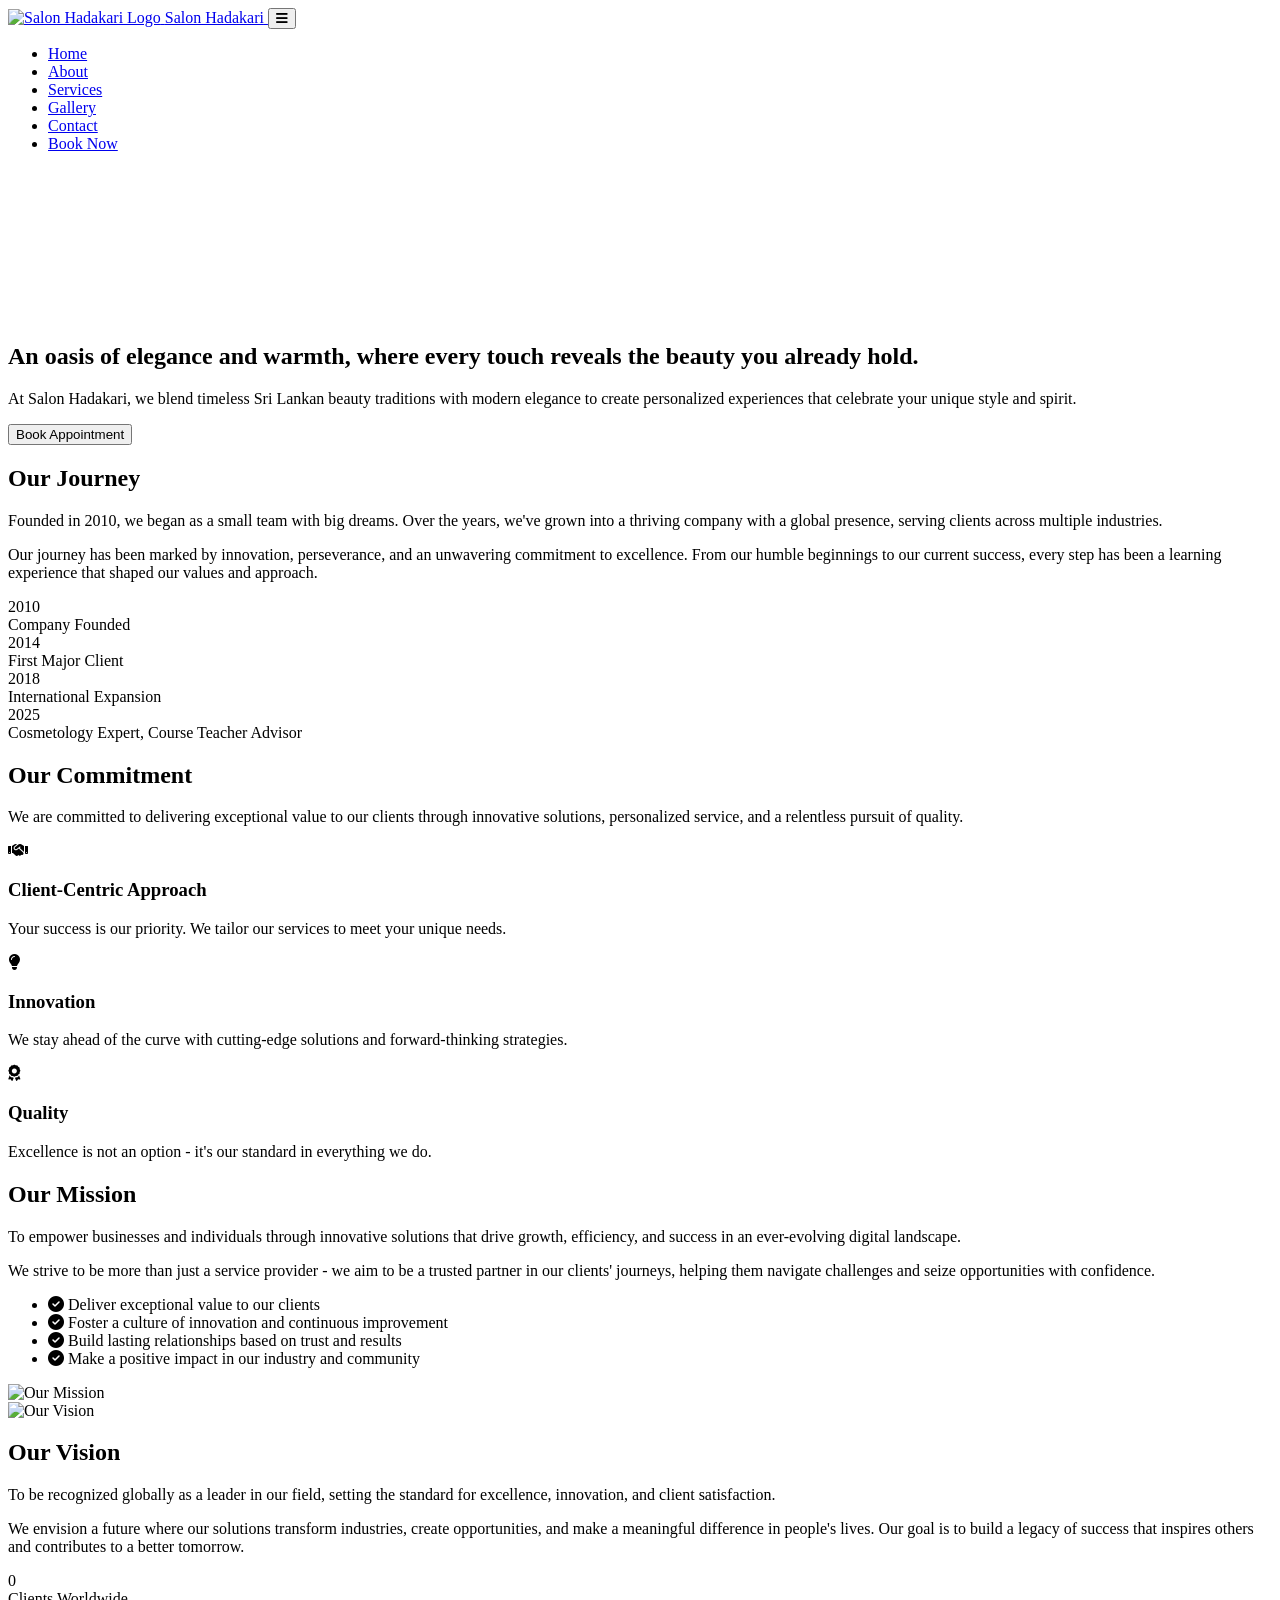
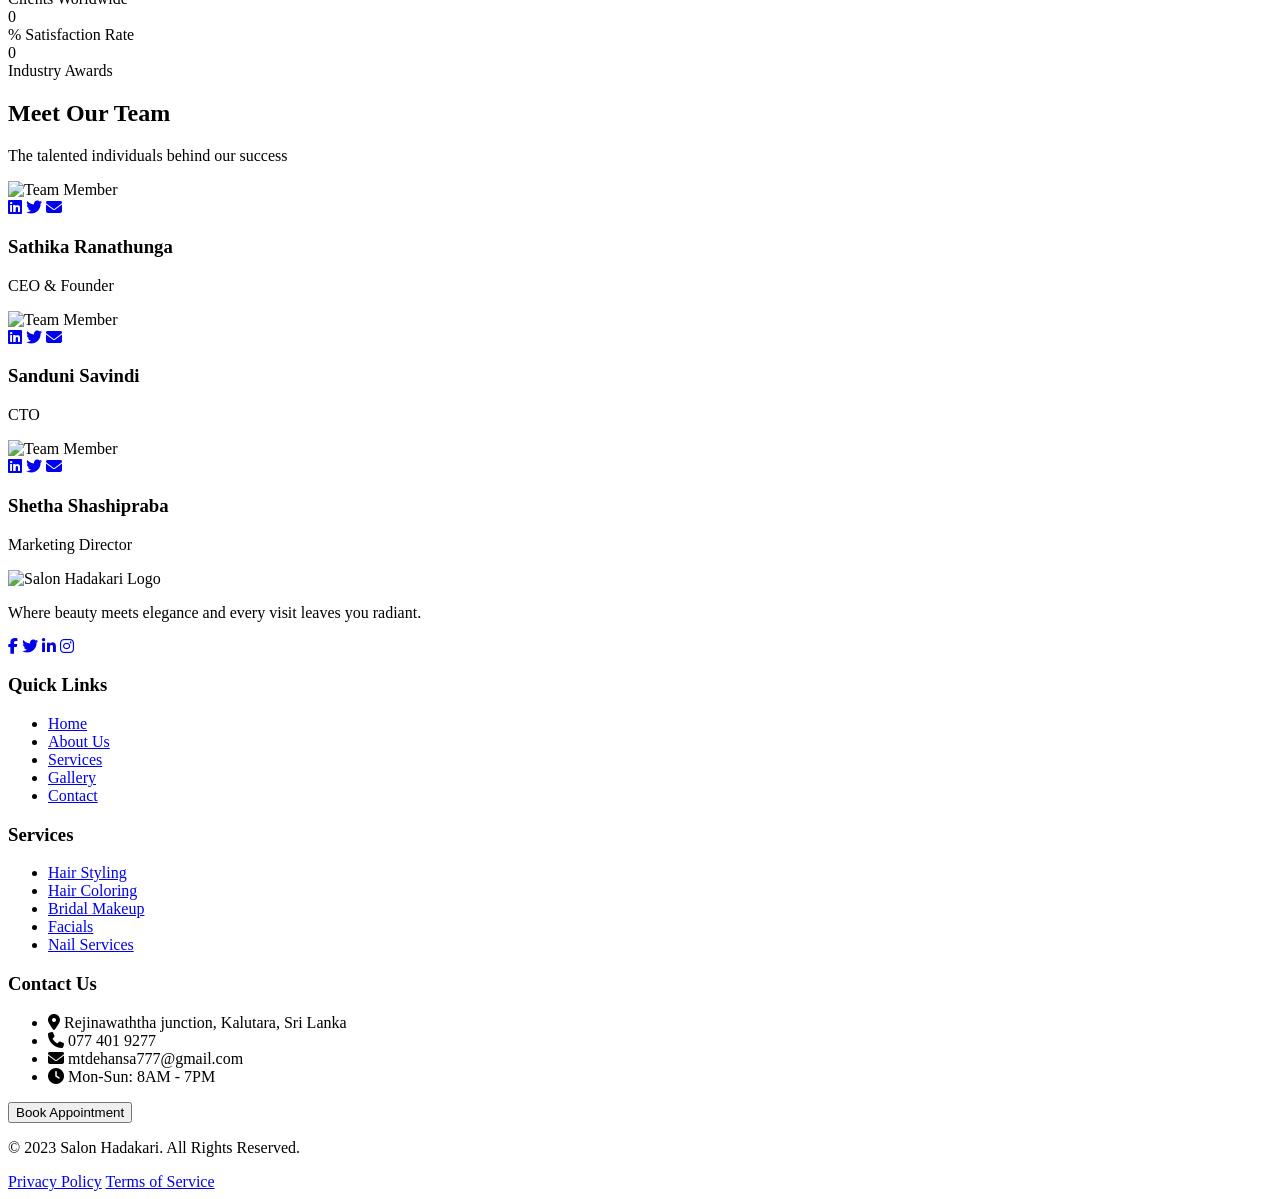
==== commit f82b4593: "File name chaneges" ====
--- a/About.html
+++ b/About.html
@@ -9,8 +9,8 @@
     <link rel="preconnect" href="https://fonts.googleapis.com">
     <link rel="preconnect" href="https://fonts.gstatic.com" crossorigin>
     <link href="https://fonts.googleapis.com/css2?family=Poppins:wght@300;400;500;600;700&display=swap" rel="stylesheet">
-    <link rel="stylesheet" href="CSS File/About.css">
-    <link rel="stylesheet" href="CSS File/site-refresh.css">
+    <link rel="stylesheet" href="css/About.css">
+    <link rel="stylesheet" href="css/site-refresh.css">
 </head>
 
 <body>
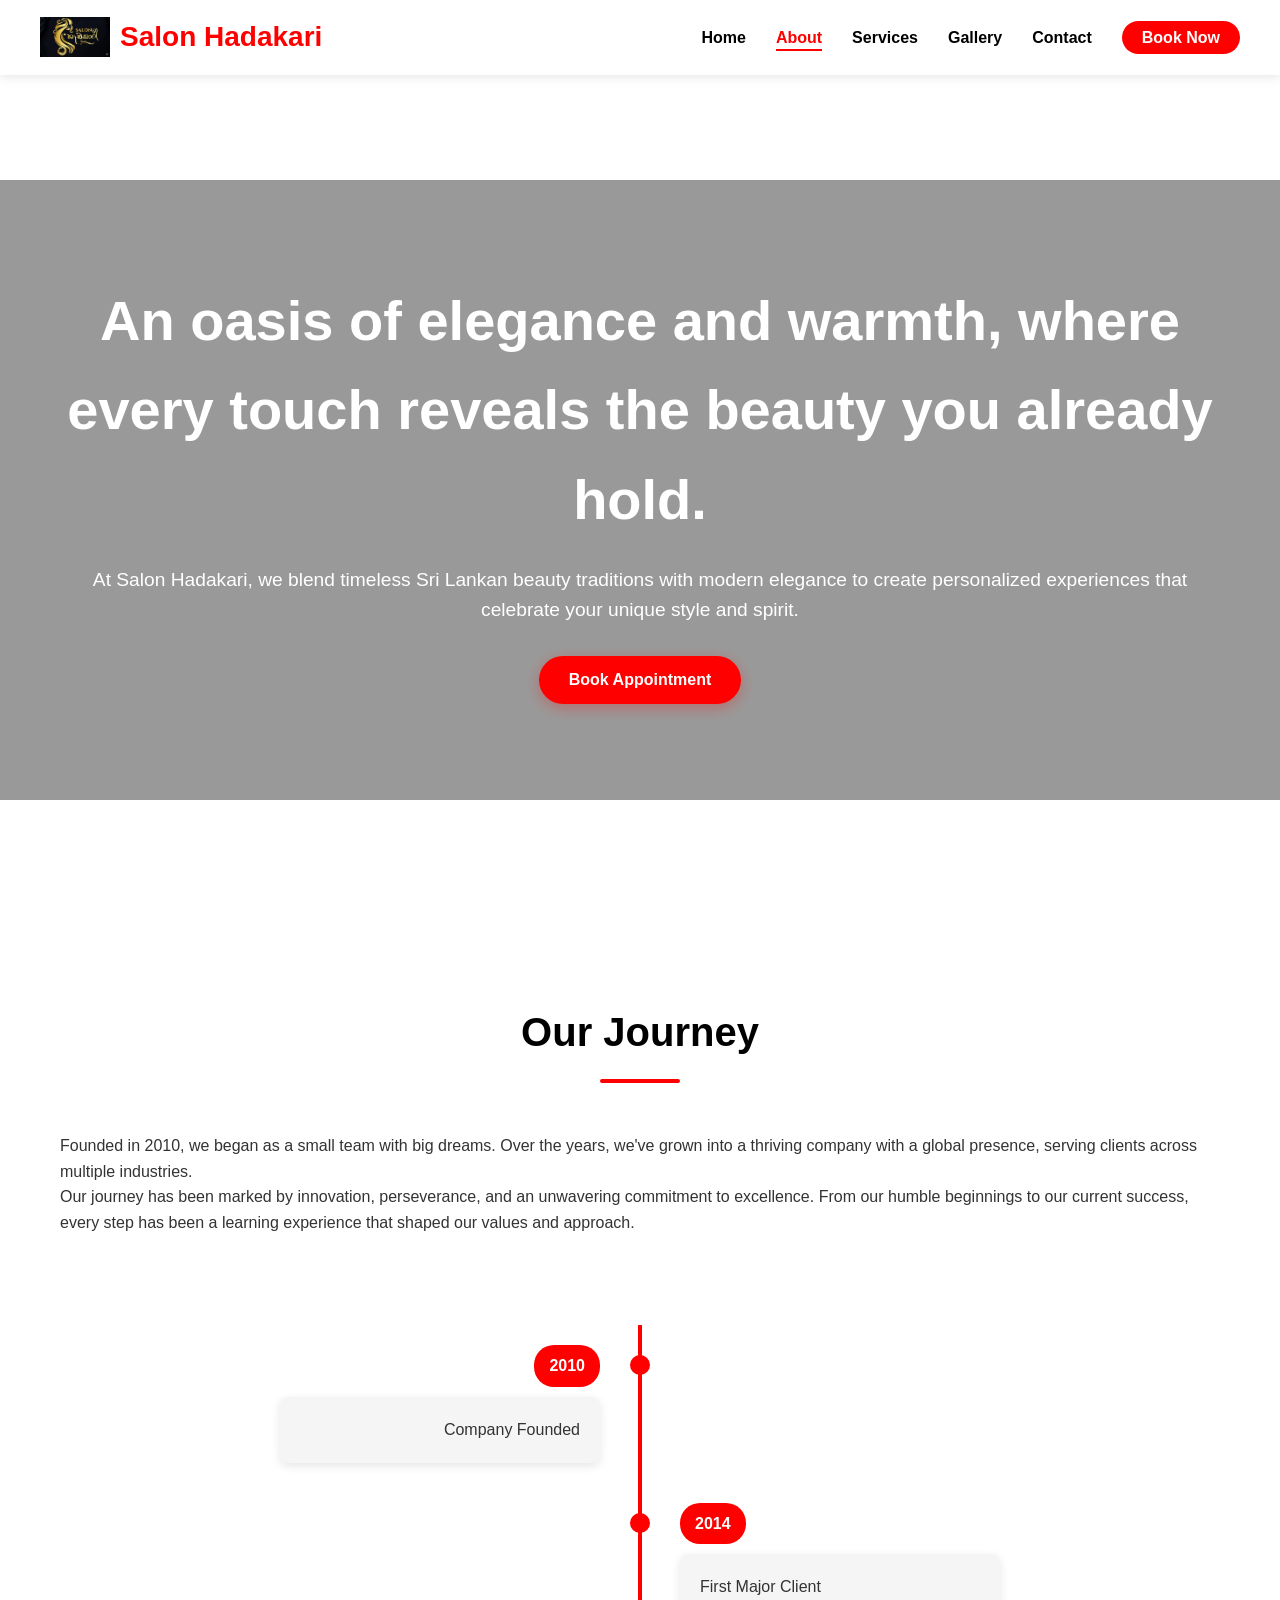
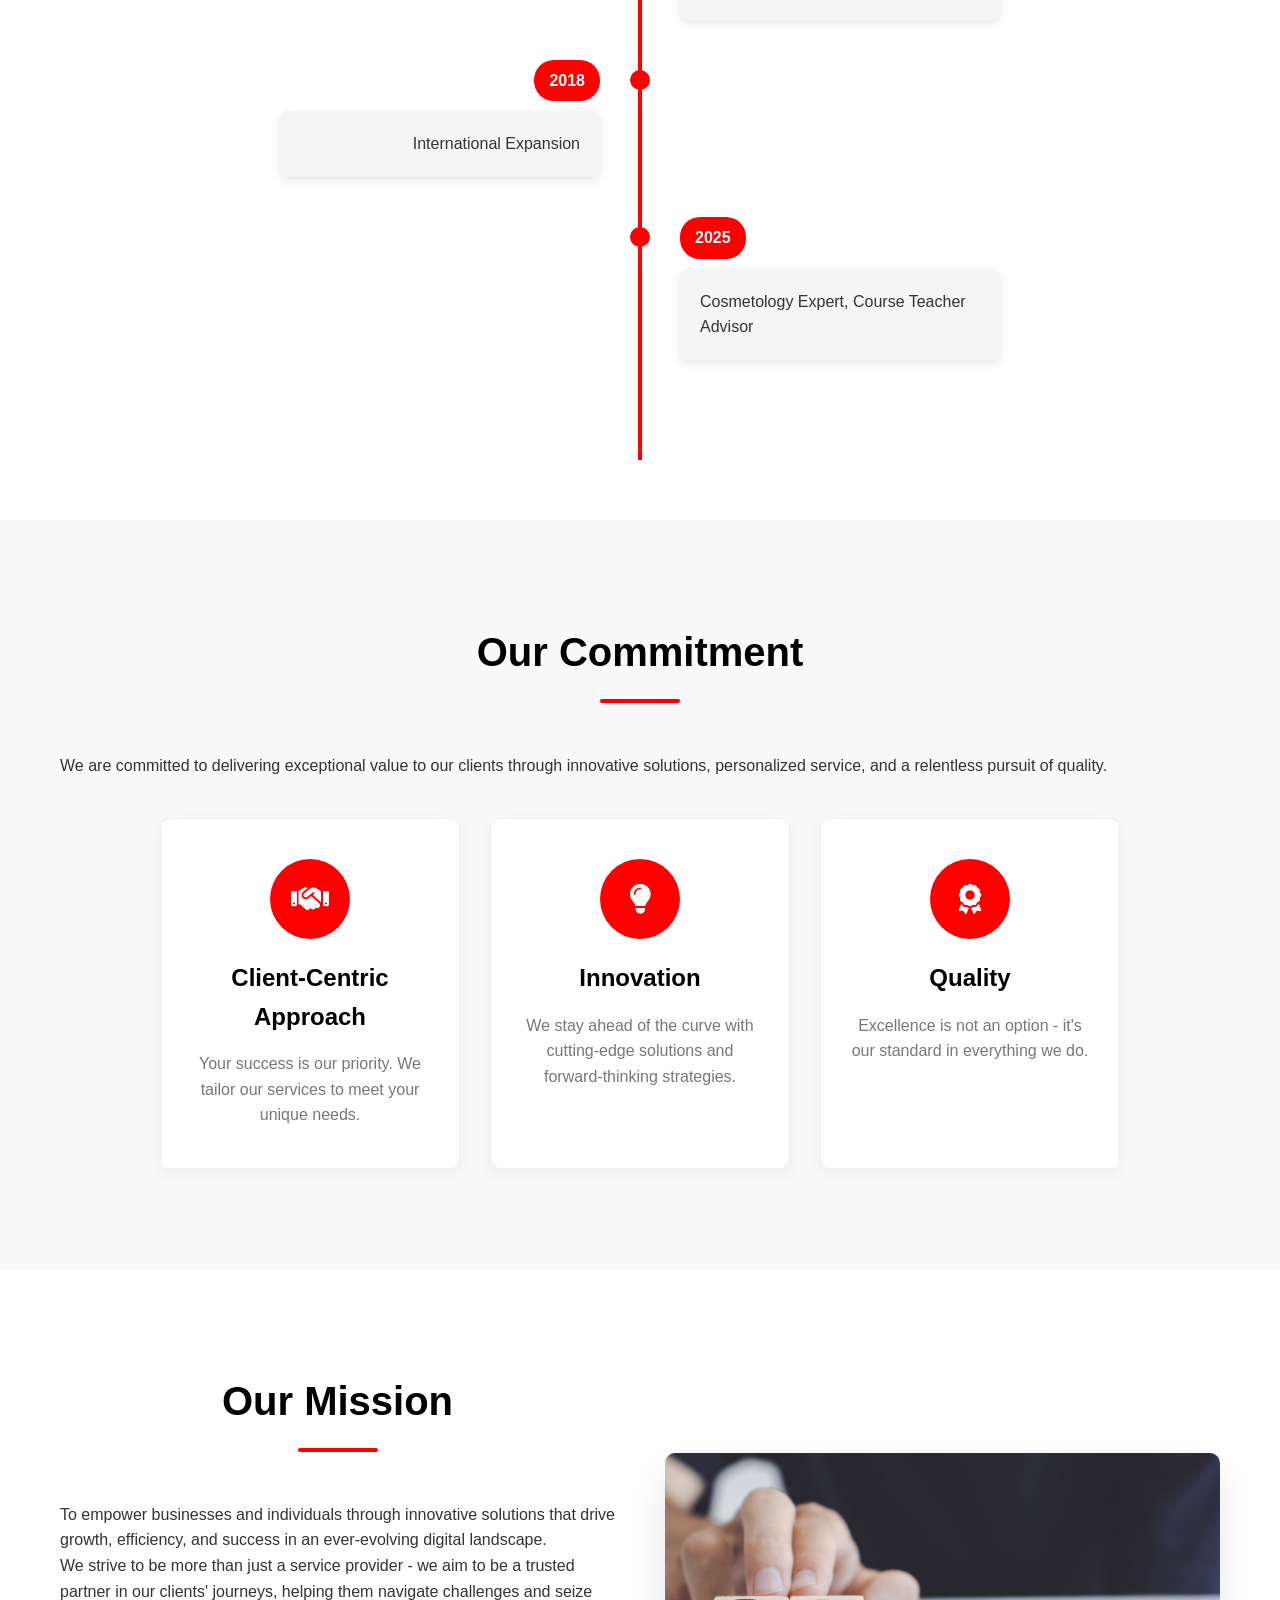
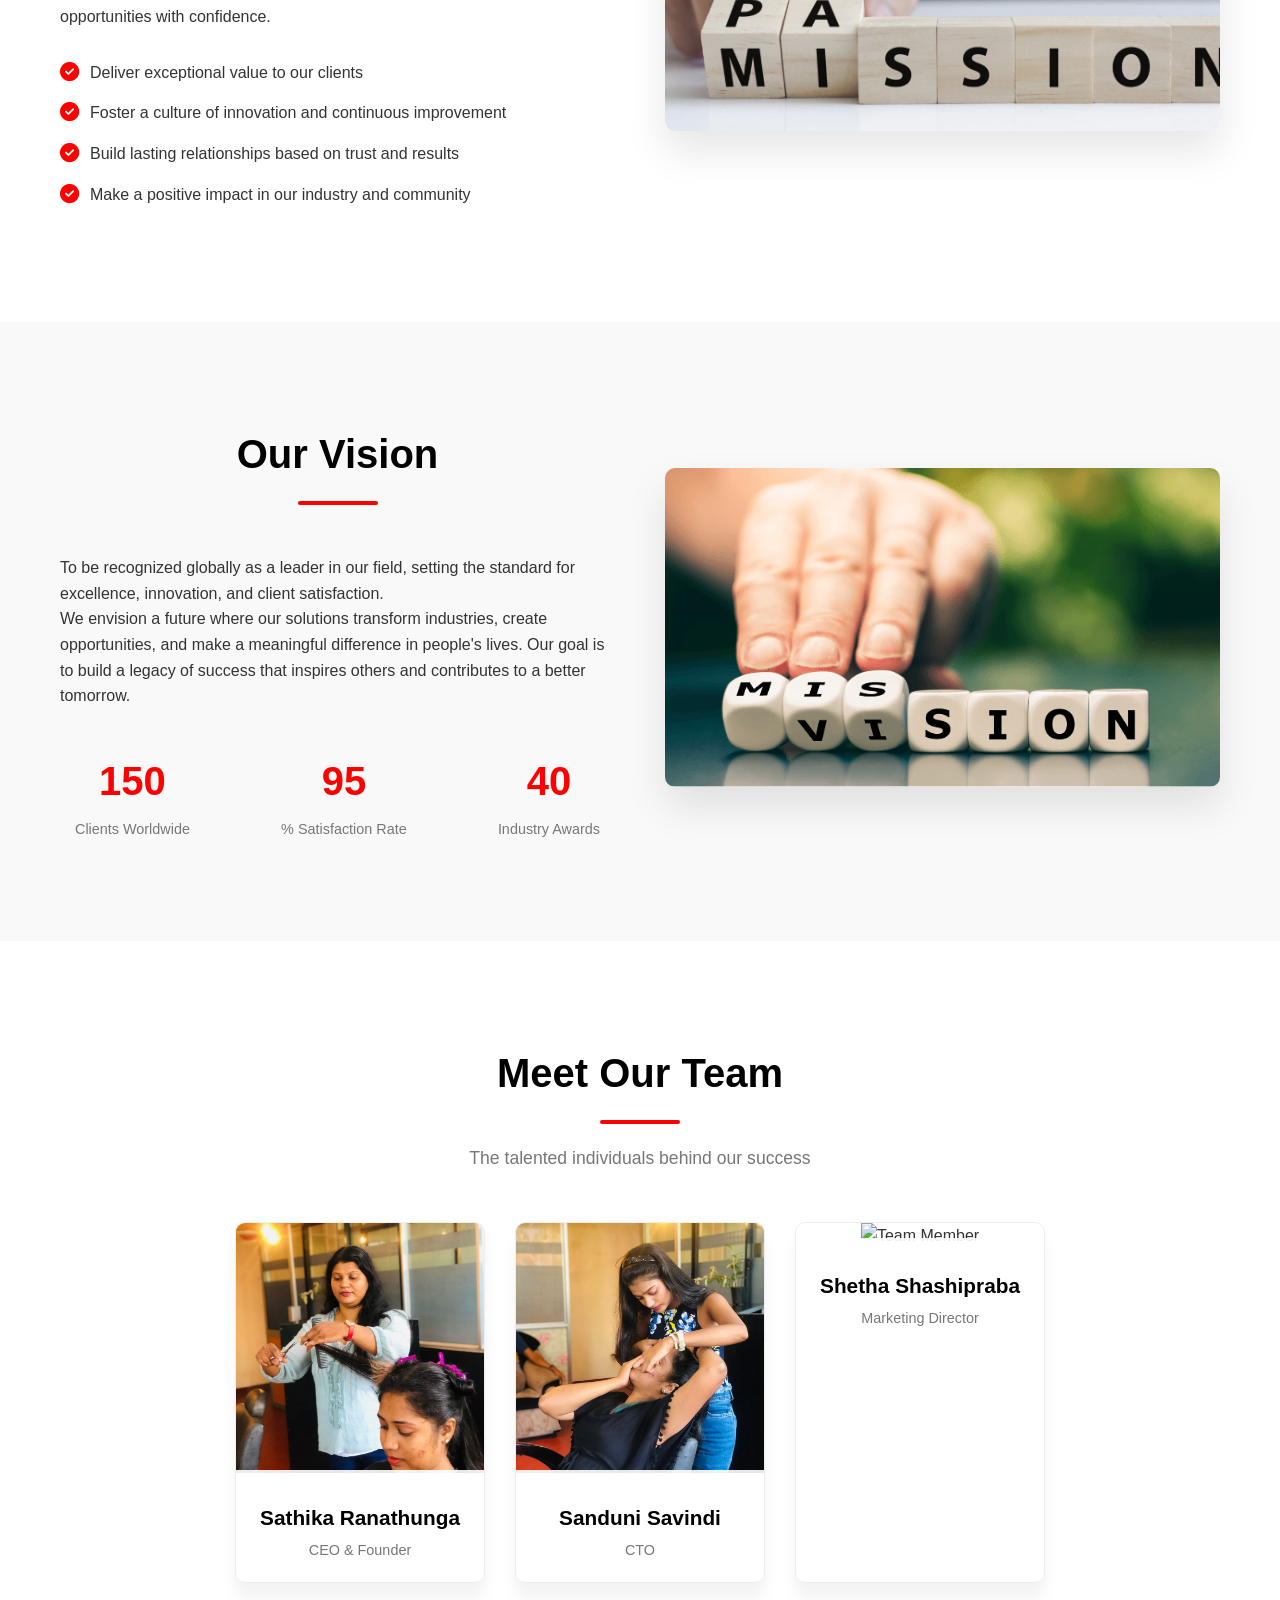
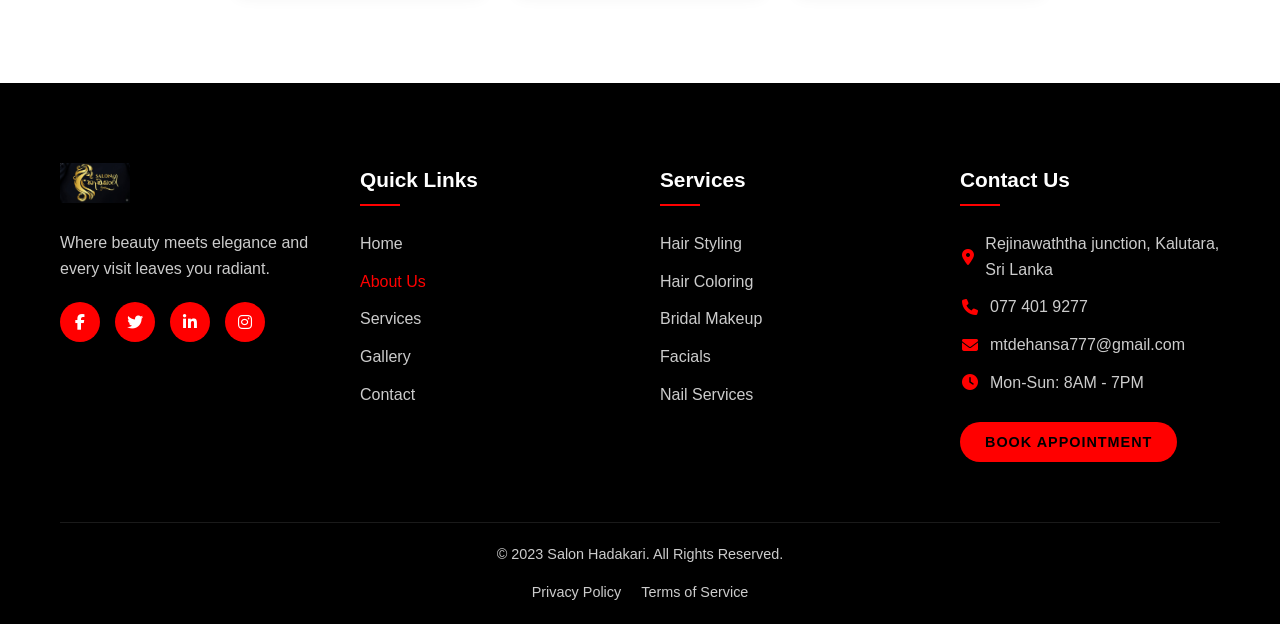
==== commit 00b8bc19: "chane the requirements" ====
--- a/About.html
+++ b/About.html
@@ -9,8 +9,7 @@
     <link rel="preconnect" href="https://fonts.googleapis.com">
     <link rel="preconnect" href="https://fonts.gstatic.com" crossorigin>
     <link href="https://fonts.googleapis.com/css2?family=Poppins:wght@300;400;500;600;700&display=swap" rel="stylesheet">
-    <link rel="stylesheet" href="css/About.css">
-    <link rel="stylesheet" href="css/site-refresh.css">
+    <link rel="stylesheet" href="css/about.css">
 </head>
 
 <body>
@@ -27,7 +26,7 @@
             <nav id="mainNav">
                 <ul>
                     <li><a href="index.html">Home</a></li>
-                    <li><a href="About.html" class="active">About</a></li>
+                    <li><a href="about.html" class="active">About</a></li>
                     <li><a href="services.html">Services</a></li>
                     <li><a href="gallery.html">Gallery</a></li>
                     <li><a href="contact.html">Contact</a></li>
@@ -42,7 +41,7 @@
     <section class="video-hero">
         <video autoplay muted loop id="heroVideo">
             <source src="videos/salon-hero.mp4" type="video/mp4">
-            <source src="images/ab.video.mp4" type="video/webm">
+            <source src="videos/about-hero.mp4" type="video/mp4">
             Your browser does not support HTML5 video.
         </video>
 
@@ -248,7 +247,7 @@
                     <h3>Quick Links</h3>
                     <ul>
                         <li><a href="index.html">Home</a></li>
-                        <li><a href="About.html" class="active">About Us</a></li>
+                        <li><a href="about.html" class="active">About Us</a></li>
                         <li><a href="services.html">Services</a></li>
                         <li><a href="gallery.html">Gallery</a></li>
                         <li><a href="contact.html">Contact</a></li>
@@ -279,13 +278,13 @@
                 <p>&copy; 2023 Salon Hadakari. All Rights Reserved.</p>
                 <div class="footer-links">
                     <a href="privacy.html">Privacy Policy</a>
-                    <a href="teamof.html">Terms of Service</a>
+                    <a href="terms.html">Terms of Service</a>
                 </div>
             </div>
         </div>
     </footer>
 
-    <script src="Javascript File/About.js"></script>
+    <script src="js/about.js"></script>
 </body>
 
 </html>
--- a/css/about.css
+++ b/css/about.css
@@ -0,0 +1,900 @@
+/* Global Styles */
+:root {
+    --primary-color: #ff0000;
+    --secondary-color: #000000;
+    --accent-color: #ff0000;
+    --light-color: #ffffff;
+    --dark-color: #000000;
+    --text-color: #333333;
+    --text-light: #777777;
+    --transition: all 0.3s ease;
+}
+
+* {
+    margin: 0;
+    padding: 0;
+    box-sizing: border-box;
+    font-family: 'Segoe UI', Tahoma, Geneva, Verdana, sans-serif;
+}
+
+html {
+    scroll-behavior: smooth;
+}
+
+body {
+    color: var(--text-color);
+    line-height: 1.6;
+    overflow-x: hidden;
+    background-color: var(--light-color);
+    padding-top: 80px; /* Add padding to account for fixed header */
+}
+
+.container {
+    width: 100%;
+    max-width: 1200px;
+    margin: 0 auto;
+    padding: 0 20px;
+}
+
+section {
+    padding: 100px 0;
+}
+
+.section-header {
+    text-align: center;
+    margin-bottom: 50px;
+}
+
+.section-title {
+    font-size: 2.5rem;
+    font-weight: 700;
+    color: var(--secondary-color);
+    margin-bottom: 15px;
+    position: relative;
+    display: inline-block;
+}
+
+.underline {
+    height: 4px;
+    width: 80px;
+    background: var(--primary-color);
+    margin: 0 auto 20px;
+    border-radius: 2px;
+}
+
+.section-subtitle {
+    font-size: 1.1rem;
+    color: var(--text-light);
+}
+
+
+/* Header Styles */
+header {
+    background-color: var(--light-color);
+    box-shadow: 0 2px 10px rgba(0, 0, 0, 0.1);
+    position: fixed;
+    top: 0;
+    left: 0;
+    width: 100%;
+    z-index: 1000;
+    transition: all 0.3s ease;
+}
+
+header.scrolled {
+    box-shadow: 0 5px 20px rgba(0, 0, 0, 0.15);
+    background-color: rgba(255, 255, 255, 0.98);
+}
+
+.header-container {
+    display: flex;
+    justify-content: space-between;
+    align-items: center;
+    padding: 15px 0; /* Reduced from 20px to 15px */
+}
+
+.logo {
+    font-size: 28px;
+    font-weight: 700;
+    color: var(--secondary-color);
+    display: flex;
+    align-items: center;
+    text-decoration: none;
+}
+
+.logo img {
+    height: 40px;
+    margin-right: 10px;
+}
+
+.logo span {
+    color: var(--primary-color);
+}
+
+nav ul {
+    display: flex;
+    list-style: none;
+    margin: 0;
+    padding: 0;
+}
+
+nav ul li {
+    margin-left: 30px;
+}
+
+nav ul li a { 
+    color: var(--dark-color);
+    font-weight: 600;
+    position: relative;
+    text-decoration: none;
+    font-size: 1rem;
+    transition: var(--transition);
+}
+
+nav ul li a.active {
+    color: var(--primary-color);
+}
+
+nav ul li a::after {
+    content: '';
+    position: absolute;
+    bottom: -5px;
+    left: 0;
+    width: 0;
+    height: 2px;
+    background: var(--primary-color);
+    transition: width 0.3s ease;
+}
+
+nav ul li a:hover::after,
+nav ul li a.active::after {
+    width: 100%;
+}
+
+.nav-cta {
+    background: var(--primary-color);
+    color: white !important;
+    padding: 8px 20px !important; /* Adjusted padding */
+    border-radius: 50px;
+    transition: all 0.3s ease;
+}
+
+.nav-cta:hover {
+    background: #cc0000;
+    transform: translateY(-2px);
+}
+
+.nav-cta::after {
+    display: none !important; /* Remove underline effect for CTA button */
+}
+
+.mobile-menu-btn {
+    display: none;
+    background: none;
+    border: none;
+    font-size: 24px;
+    color: var(--dark-color);
+    cursor: pointer;
+    z-index: 1001;
+}
+
+/* Video Hero Section */
+.video-hero {
+    position: relative;
+    width: 100%;
+    height: calc(100vh - 80px); /* Subtract header height */
+    overflow: hidden;
+    margin: 0; /* Remove margin */
+}
+
+.video-hero video {
+    position: absolute;
+    top: 50%;
+    left: 50%;
+    transform: translate(-50%, -50%);
+    min-width: 100%;
+    min-height: 100%;
+    width: auto;
+    height: auto;
+    z-index: -1;
+    object-fit: cover;
+}
+
+.video-hero-content {
+    position: relative;
+    z-index: 1;
+    height: 100%;
+    display: flex;
+    flex-direction: column;
+    justify-content: center;
+    align-items: center;
+    text-align: center;
+    color: white;
+    background-color: rgba(0, 0, 0, 0.4);
+    padding: 0 20px;
+}
+
+.hero-title {
+    font-size: 3.5rem;
+    font-weight: 700;
+    margin-bottom: 20px;
+    animation: fadeInUp 1s ease;
+}
+
+.hero-subtitle {
+    font-size: 1.2rem;
+    margin-bottom: 30px;
+    animation: fadeInUp 1s ease 0.3s forwards;
+    opacity: 0;
+}
+
+.appointment-btn {
+    background: var(--primary-color);
+    color: white;
+    border: none;
+    padding: 15px 30px;
+    border-radius: 30px;
+    font-weight: 600;
+    cursor: pointer;
+    transition: all 0.3s ease;
+    box-shadow: 0 4px 15px rgba(255, 0, 0, 0.3);
+    font-size: 1rem;
+}
+
+.appointment-btn:hover {
+    background: #cc0000;
+    transform: translateY(-3px);
+    box-shadow: 0 6px 20px rgba(255, 0, 0, 0.4);
+}
+
+/* Fallback for mobile devices */
+@media (max-width: 768px) {
+    .video-hero {
+        background: url('images/hero-fallback.jpg') center/cover no-repeat;
+    }
+
+    .video-hero video {
+        display: none;
+    }
+}
+
+/* Our Journey Section */
+.journey {
+    background: var(--light-color);
+}
+
+.timeline {
+    position: relative;
+    max-width: 800px;
+    margin: 50px auto 0;
+    padding: 40px 0;
+}
+
+.timeline:before {
+    content: '';
+    position: absolute;
+    width: 4px;
+    height: 100%;
+    background: var(--primary-color);
+    left: 50%;
+    transform: translateX(-50%);
+}
+
+.timeline-item {
+    padding: 20px 40px;
+    position: relative;
+    width: 50%;
+    opacity: 0;
+    animation: fadeIn 1s ease forwards;
+}
+
+.timeline-item:nth-child(1) { animation-delay: 0.2s; }
+.timeline-item:nth-child(2) { animation-delay: 0.4s; }
+.timeline-item:nth-child(3) { animation-delay: 0.6s; }
+.timeline-item:nth-child(4) { animation-delay: 0.8s; }
+
+.timeline-item:nth-child(odd) {
+    left: 0;
+    text-align: right;
+}
+
+.timeline-item:nth-child(even) {
+    left: 50%;
+    text-align: left;
+}
+
+.timeline-year {
+    background: var(--primary-color);
+    color: var(--light-color);
+    padding: 8px 15px;
+    border-radius: 20px;
+    font-weight: 600;
+    display: inline-block;
+    margin-bottom: 10px;
+}
+
+.timeline-content {
+    background: #f5f5f5;
+    padding: 20px;
+    border-radius: 8px;
+    box-shadow: 0 3px 10px rgba(0, 0, 0, 0.1);
+}
+
+.timeline-item:after {
+    content: '';
+    position: absolute;
+    width: 20px;
+    height: 20px;
+    background: var(--primary-color);
+    border-radius: 50%;
+    top: 30px;
+}
+
+.timeline-item:nth-child(odd):after {
+    right: -10px;
+}
+
+.timeline-item:nth-child(even):after {
+    left: -10px;
+}
+
+/* Our Commitment Section */
+.commitment {
+    background: #f9f9f9;
+}
+
+.commitment-cards {
+    display: flex;
+    justify-content: center;
+    flex-wrap: wrap;
+    gap: 30px;
+    margin-top: 40px;
+}
+
+.card {
+    background: var(--light-color);
+    padding: 40px 30px;
+    border-radius: 10px;
+    text-align: center;
+    width: 300px;
+    transition: var(--transition);
+    box-shadow: 0 5px 15px rgba(0, 0, 0, 0.05);
+    opacity: 0;
+    transform: translateY(30px);
+    animation: fadeInUp 0.8s ease forwards;
+    border: 1px solid #eee;
+}
+
+.card:nth-child(1) { animation-delay: 0.2s; }
+.card:nth-child(2) { animation-delay: 0.4s; }
+.card:nth-child(3) { animation-delay: 0.6s; }
+
+.card:hover {
+    transform: translateY(-10px);
+    box-shadow: 0 15px 30px rgba(0, 0, 0, 0.1);
+    border-color: var(--primary-color);
+}
+
+.card-icon {
+    width: 80px;
+    height: 80px;
+    background: var(--primary-color);
+    border-radius: 50%;
+    display: flex;
+    align-items: center;
+    justify-content: center;
+    margin: 0 auto 20px;
+    color: var(--light-color);
+    font-size: 30px;
+    transition: var(--transition);
+}
+
+.card:hover .card-icon {
+    background: var(--accent-color);
+    transform: rotateY(180deg);
+}
+
+.card h3 {
+    font-size: 1.5rem;
+    margin-bottom: 15px;
+    color: var(--secondary-color);
+}
+
+.card p {
+    color: var(--text-light);
+}
+
+/* Our Mission Section */
+.mission {
+    background: var(--light-color);
+}
+
+.mission .content-wrapper {
+    display: flex;
+    align-items: center;
+    gap: 50px;
+}
+
+.mission .content {
+    flex: 1;
+}
+
+.mission .image-wrapper {
+    flex: 1;
+    position: relative;
+}
+
+.mission-image {
+    width: 100%;
+    border-radius: 10px;
+    box-shadow: 0 20px 40px rgba(0, 0, 0, 0.1);
+    animation: float 6s ease-in-out infinite;
+}
+
+.mission-list {
+    margin-top: 30px;
+    list-style: none;
+}
+
+.mission-list li {
+    margin-bottom: 15px;
+    padding-left: 30px;
+    position: relative;
+}
+
+.mission-list i {
+    color: var(--primary-color);
+    position: absolute;
+    left: 0;
+    top: 3px;
+    font-size: 1.2rem;
+}
+
+/* Our Vision Section */
+.vision {
+    background: #f9f9f9;
+}
+
+.vision .content-wrapper {
+    display: flex;
+    align-items: center;
+    gap: 50px;
+    flex-direction: row-reverse;
+}
+
+.vision .content {
+    flex: 1;
+}
+
+.vision .image-wrapper {
+    flex: 1;
+    position: relative;
+}
+
+.vision-image {
+    width: 100%;
+    border-radius: 10px;
+    box-shadow: 0 20px 40px rgba(0, 0, 0, 0.1);
+    animation: float 6s ease-in-out infinite 2s;
+}
+
+.vision-stats {
+    display: flex;
+    justify-content: space-between;
+    margin-top: 40px;
+}
+
+.stat-item {
+    text-align: center;
+    padding: 0 15px;
+}
+
+.stat-number {
+    font-size: 2.5rem;
+    font-weight: 700;
+    color: var(--primary-color);
+    margin-bottom: 5px;
+}
+
+.stat-label {
+    font-size: 0.9rem;
+    color: var(--text-light);
+}
+
+/* Our Team Section */
+.team {
+    background: var(--light-color);
+}
+
+.team-members {
+    display: flex;
+    justify-content: center;
+    flex-wrap: wrap;
+    gap: 30px;
+    margin-top: 40px;
+}
+
+.member {
+    background: var(--light-color);
+    border-radius: 10px;
+    overflow: hidden;
+    text-align: center;
+    width: 250px;
+    transition: var(--transition);
+    box-shadow: 0 15px 15px rgba(0, 0, 0, 0.05);
+    opacity: 0;
+    transform: translateY(30px);
+    animation: fadeInUp 0.8s ease forwards;
+    border: 1px solid #eee;
+}
+
+.member:nth-child(1) { animation-delay: 0.2s; }
+.member:nth-child(2) { animation-delay: 0.4s; }
+.member:nth-child(3) { animation-delay: 0.6s; }
+
+.member:hover {
+    transform: translateY(-10px);
+    box-shadow: 0 15px 30px rgba(0, 0, 0, 0.1);
+    border-color: var(--primary-color);
+}
+
+.member-image {
+    position: relative;
+    overflow: hidden;
+}
+
+.member-image img {
+    width: 100%;
+    height: 250px;
+    object-fit: cover;
+    transition: var(--transition);
+}
+
+.member:hover .member-image img {
+    transform: scale(1.1);
+}
+
+.social-links {
+    position: absolute;
+    bottom: -50px;
+    left: 0;
+    width: 100%;
+    background: rgba(255, 255, 255, 0.9);
+    display: flex;
+    justify-content: center;
+    padding: 15px 0;
+    transition: var(--transition);
+}
+
+.member:hover .social-links {
+    bottom: 0;
+}
+
+.social-links a {
+    color: var(--primary-color);
+    margin: 0 10px;
+    font-size: 1.2rem;
+    transition: var(--transition);
+}
+
+.social-links a:hover {
+    color: var(--secondary-color);
+    transform: translateY(-3px);
+}
+
+.member h3 {
+    font-size: 1.3rem;
+    margin: 20px 0 5px;
+    color: var(--secondary-color);
+}
+
+.member p {
+    color: var(--text-light);
+    font-size: 0.9rem;
+    margin-bottom: 20px;
+}
+
+/* Footer Section */
+.footer {
+    background: var(--secondary-color);
+    color: var(--light-color);
+    padding: 80px 0 0;
+}
+
+.footer-content {
+    display: flex;
+    flex-wrap: wrap;
+    justify-content: space-between;
+    gap: 40px;
+    margin-bottom: 60px;
+}
+
+.footer-column {
+    flex: 1;
+    min-width: 200px;
+}
+
+.footer-logo {
+    margin-bottom: 20px;
+    height: 40px;
+}
+
+.footer-column p {
+    margin-bottom: 20px;
+    color: #cccccc;
+}
+
+.social-icons {
+    display: flex;
+    gap: 15px;
+}
+
+.social-icons a {
+    display: flex;
+    align-items: center;
+    justify-content: center;
+    width: 40px;
+    height: 40px;
+    background: var(--primary-color);
+    border-radius: 50%;
+    color: var(--light-color);
+    transition: var(--transition);
+    text-decoration: none;
+}
+
+.social-icons a:hover {
+    background: var(--light-color);
+    color: var(--primary-color);
+    transform: translateY(-3px);
+}
+
+.footer-column h3 {
+    font-size: 1.3rem;
+    margin-bottom: 25px;
+    position: relative;
+    padding-bottom: 10px;
+    color: var(--light-color);
+}
+
+.footer-column h3:after {
+    content: '';
+    position: absolute;
+    left: 0;
+    bottom: 0;
+    width: 40px;
+    height: 2px;
+    background: var(--primary-color);
+}
+
+.footer-column ul {
+    list-style: none;
+}
+
+.footer-column ul li {
+    margin-bottom: 12px;
+}
+
+.footer-column ul li a {
+    color: #cccccc;
+    text-decoration: none;
+    transition: var(--transition);
+}
+
+.footer-column ul li a:hover {
+    color: var(--primary-color);
+    padding-left: 5px;
+}
+
+.footer-column ul li a.active {
+    color: var(--primary-color);
+}
+
+.contact-info li {
+    display: flex;
+    align-items: center;
+    margin-bottom: 15px;
+    color: #cccccc;
+}
+
+.contact-info i {
+    margin-right: 10px;
+    color: var(--primary-color);
+    width: 20px;
+    text-align: center;
+}
+
+.footer-book-btn {
+    background: var(--primary-color);
+    color: var(--secondary-color);
+    border: none;
+    padding: 12px 25px;
+    font-weight: 600;
+    border-radius: 30px;
+    cursor: pointer;
+    transition: all 0.3s ease;
+    margin-top: 15px;
+    text-transform: uppercase;
+    letter-spacing: 1px;
+    font-size: 0.9rem;
+}
+
+.footer-book-btn:hover {
+    background: var(--light-color);
+    transform: translateY(-3px);
+    box-shadow: 0 5px 15px rgba(255, 0, 0, 0.3);
+}
+
+.footer-bottom {
+    border-top: 1px solid rgba(255, 255, 255, 0.1);
+    padding: 20px 0;
+    text-align: center;
+    color: #cccccc;
+    font-size: 0.9rem;
+    display: flex;
+    flex-direction: column;
+    align-items: center;
+    gap: 15px;
+}
+
+.footer-links {
+    display: flex;
+    gap: 20px;
+}
+
+.footer-links a {
+    color: #cccccc;
+    text-decoration: none;
+    transition: var(--transition);
+}
+
+.footer-links a:hover {
+    color: var(--primary-color);
+}
+
+/* Animations */
+@keyframes fadeIn {
+    from { opacity: 0; }
+    to { opacity: 1; }
+}
+
+@keyframes fadeInUp {
+    from {
+        opacity: 0;
+        transform: translateY(30px);
+    }
+    to {
+        opacity: 1;
+        transform: translateY(0);
+    }
+}
+
+@keyframes float {
+    0% { transform: translateY(0px); }
+    50% { transform: translateY(-20px); }
+    100% { transform: translateY(0px); }
+}
+
+/* Responsive Styles */
+@media (max-width: 992px) {
+    .mission .content-wrapper,
+    .vision .content-wrapper {
+        flex-direction: column;
+    }
+    
+    .mission .image-wrapper,
+    .vision .image-wrapper {
+        margin-top: 40px;
+    }
+    
+    .footer-column {
+        min-width: 45%;
+    }
+    
+    .hero-title {
+        font-size: 2.8rem;
+    }
+    
+    .section-title {
+        font-size: 2rem;
+    }
+}
+
+@media (max-width: 768px) {
+    .mobile-menu-btn {
+        display: block;
+    }
+    
+    nav {
+        position: fixed;
+        top: 80px;
+        left: -100%;
+        width: 80%;
+        height: calc(100vh - 80px);
+        background: white;
+        box-shadow: 0 5px 10px rgba(0, 0, 0, 0.1);
+        transition: all 0.3s ease;
+        z-index: 999;
+    }
+    
+    nav.active {
+        left: 0;
+    }
+    
+    nav ul {
+        flex-direction: column;
+        padding: 20px;
+    }
+    
+    nav ul li {
+        margin: 15px 0;
+    }
+    
+    .hero-title {
+        font-size: 2.5rem;
+    }
+    
+    .hero-subtitle {
+        font-size: 1rem;
+    }
+    
+    .section-title {
+        font-size: 1.8rem;
+    }
+    
+    .timeline:before {
+        left: 30px;
+    }
+    
+    .timeline-item {
+        width: 100%;
+        padding-left: 70px;
+        padding-right: 20px;
+        text-align: left;
+    }
+    
+    .timeline-item:nth-child(even) {
+        left: 0;
+    }
+    
+    .timeline-item:after {
+        left: 20px;
+    }
+    
+    .commitment-cards,
+    .team-members {
+        flex-direction: column;
+        align-items: center;
+    }
+    
+    .card,
+    .member {
+        width: 100%;
+        max-width: 350px;
+    }
+    
+    .footer-column {
+        min-width: 100%;
+    }
+    
+    .footer-bottom {
+        flex-direction: column;
+    }
+}
+
+@media (max-width: 576px) {
+    section {
+        padding: 80px 0;
+    }
+    
+    .hero-title {
+        font-size: 2rem;
+    }
+    
+    .section-title {
+        font-size: 1.8rem;
+    }
+    
+    .vision-stats {
+        flex-direction: column;
+        gap: 20px;
+    }
+}
